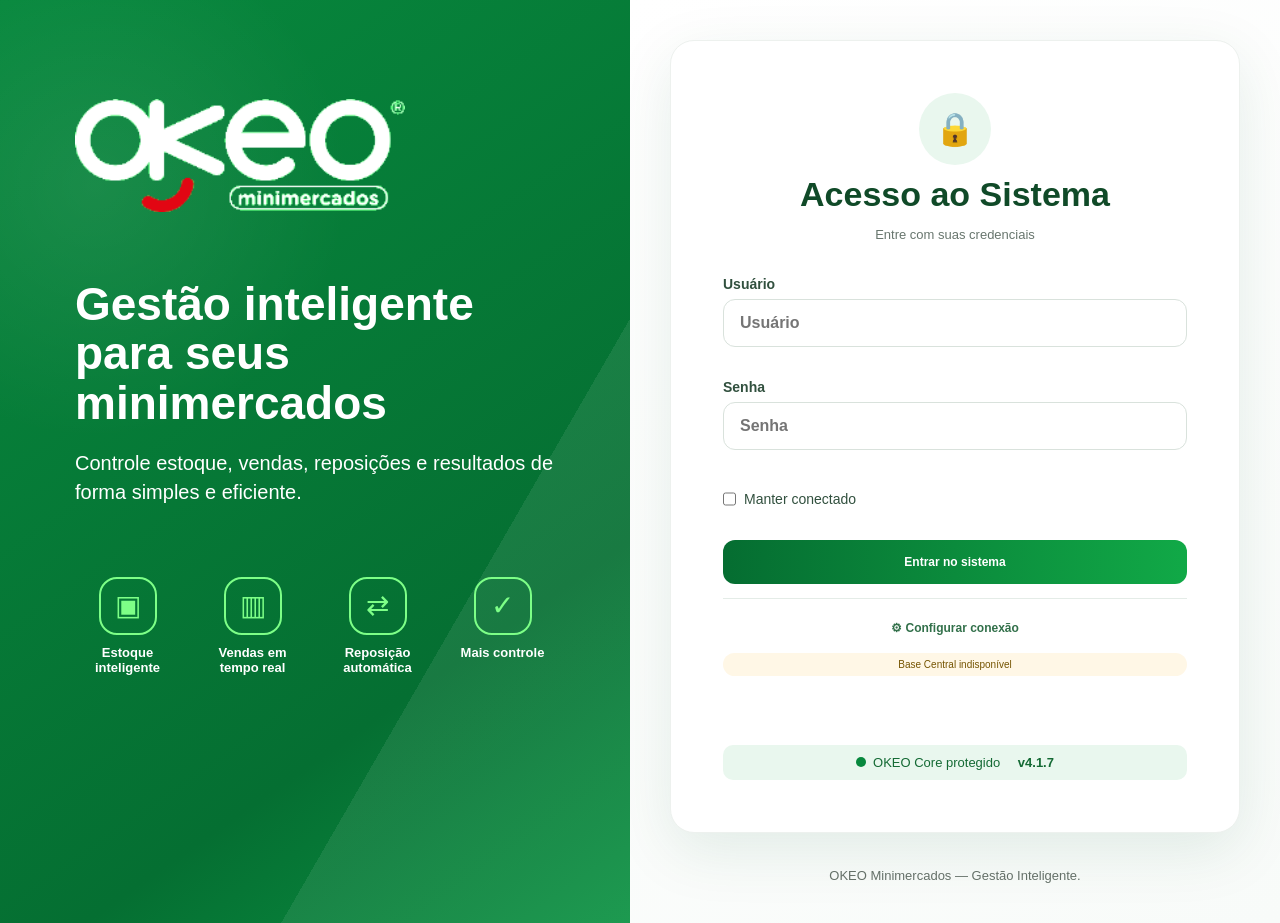
==== index.html @ 837cadef "Add files via upload" ====
<!doctype html>
<html lang="pt-BR">
<head>
<meta charset="utf-8">
<meta name="viewport" content="width=device-width,initial-scale=1">
<meta name="theme-color" content="#07933f">
<title>OKEO Estoque</title>
<link rel="manifest" href="manifest.webmanifest">
<link rel="stylesheet" href="styles.css">
</head>
<body>
<div id="loginPage" class="login-page">
  <div class="login-brand">
    <div class="brand-overlay"></div>
    <div class="brand-content">
      <img src="okeo-logo.png" class="login-logo" alt="OKEO Minimercados">
      <h1>Gestão inteligente<br>para seus minimercados</h1>
      <p>Controle estoque, vendas, reposições e resultados de forma simples e eficiente.</p>
      <div class="feature-grid">
        <div><span>▣</span><b>Estoque inteligente</b></div>
        <div><span>▥</span><b>Vendas em tempo real</b></div>
        <div><span>⇄</span><b>Reposição automática</b></div>
        <div><span>✓</span><b>Mais controle</b></div>
      </div>
    </div>
  </div>
  <div class="login-form-side">
    <div class="login-card">
      <div class="lockmark">🔒</div>
      <h2>Acesso ao Sistema</h2>
      <p>Entre com suas credenciais</p>
      <label>Usuário<input id="user" autocomplete="username" autocapitalize="none" autocorrect="off" spellcheck="false" inputmode="text" placeholder="Usuário"></label>
      <label>Senha<div class="password-wrap"><input id="pass" type="password" autocomplete="current-password" autocapitalize="none" autocorrect="off" spellcheck="false" placeholder="Senha"><button id="togglePass" type="button">◉</button></div></label>
      <label class="remember"><input id="remember" type="checkbox"> Manter conectado</label>
      <button id="enter" class="login-submit">Entrar no sistema</button>
      <div class="login-connection">
        <button id="loginConnToggle" type="button" class="login-connection-toggle">⚙ Configurar conexão</button>
        <div id="loginConnectionPanel" class="login-connection-panel hidden">
          <label>URL Base Central /exec
            <input id="loginBackend" type="url" placeholder="https://script.google.com/macros/s/.../exec" autocomplete="off">
          </label>
          <div class="login-connection-actions">
            <button id="loginConnSave" type="button">Salvar conexão</button>
            <button id="loginConnTest" type="button" class="secondary">Testar</button>
            <button id="loginConnDefault" type="button" class="secondary">Restaurar conexão oficial</button>
          </div>
        </div>
        <div id="loginConnectionStatus" class="login-connection-status">Verificando conexão…</div><div id="loginBackendIdentity" class="login-backend-identity"></div>
      </div>
      <div id="bootstrapBox" class="bootstrap-admin-box hidden">
        <div class="bootstrap-head">
          <b>Base Central sem Administrador</b>
          <small>Esta implantação ainda não possui usuários cadastrados.</small>
        </div>
        <p>Crie o primeiro Administrador desta Base Central. Ao concluir, o sistema fará o login automaticamente.</p>
        <label>Usuário Administrador
          <input id="bootstrapUser" autocomplete="username" autocapitalize="none" autocorrect="off" spellcheck="false" value="admin">
        </label>
        <label>Nova senha
          <input id="bootstrapPass" type="password" autocomplete="new-password" autocapitalize="none" autocorrect="off" spellcheck="false">
        </label>
        <label>Confirmar senha
          <input id="bootstrapPass2" type="password" autocomplete="new-password" autocapitalize="none" autocorrect="off" spellcheck="false">
        </label>
        <button id="bootstrapCreate" type="button" class="login-submit" onclick="createFirstAdmin()">Criar Administrador e entrar</button>
        <small id="bootstrapInfo" class="muted"></small>
      </div>
      <p id="loginMsg" class="login-msg"></p>
      <div class="secure-status"><span></span>OKEO Core protegido <b>v4.1.7</b></div>
    </div>
    <footer>OKEO Minimercados — Gestão Inteligente.</footer>
  </div>
</div>

<div id="shell" class="app-shell hidden">
  <aside class="sidebar">
    <div class="side-brand"><img src="okeo-logo.png" alt="OKEO"><small>MINIMERCADOS</small></div>
    <nav id="menu">
      <button data-v="home" data-icon="⌂">Dashboard</button>
      <button data-v="stockmgmt" data-icon="▦">Gestão de Estoque</button>
      <button data-v="controlstock" data-icon="✓">Contagem de Estoque</button>
      <button data-v="sales" data-icon="▥">Vendas</button>
      <button data-v="entries" data-icon="▤">Compras / NF</button>
      <button data-v="moves" data-icon="±">Ajuste de Estoque</button>
      <button data-v="cdmove" data-icon="⇄">Movimentação Estoque CD</button>
      <button data-v="expiry" data-icon="□">Validades</button>
      <button data-v="groups" data-icon="⌘">Grupos</button>
      <button data-v="products" data-icon="◇">Produtos</button>
      <button data-v="units" data-icon="▦">Condomínios e Fornecedores</button>
      <button data-v="demand" data-icon="◉">Demanda Inteligente</button>
      <button data-v="settings" data-icon="⚙">Configurações</button>
      <button id="navSystemHealth" data-v="settings" data-health-nav="1" data-icon="✓" type="button" onclick="openSystemHealth()">Saúde do Sistema</button>
    </nav>
    <div class="side-footer">
      <button id="logout" class="logout-btn">↪ Sair</button>
    </div>
  </aside>

  <div class="main-area">
    <header class="topbar">
      <div><h1 id="pageTitle">Dashboard</h1><p id="pageSubtitle">Gestão operacional OKEO</p></div>
      <div class="top-actions"><button id="topDashboard" type="button" class="top-dashboard-btn" title="Voltar ao Dashboard">⌂ Dashboard</button><span id="syncState" class="syncstate">Conectando…</span><span class="version-pill">v4.1.7</span><span id="buildStamp" class="version-pill">build 2026-08-23</span><div class="account-wrap"><button id="accountToggle" class="user-badge account-button" type="button" onclick="toggleAccountMenu(event)"><span>●</span><div><b id="currentUserName">Usuário</b><small id="currentUserRole">Carregando perfil…</small></div><em>⌄</em></button><div id="accountMenu" class="account-menu hidden"><button id="myPassword" type="button">Alterar minha senha</button><button id="accountLogout" type="button">Sair</button></div></div></div>
    </header>
    <main>
      <section id="app">
        


<section id="home" class="view dashboard-view">
<div class="dashboard-hero"><div><h2 id="helloTitle">Olá!</h2><p>Visão geral da operação OKEO</p></div><div id="dashboardUpdated" class="muted"></div></div>
<div id="dashboardMetrics" class="metriccards dashboard-metrics"></div>
<div class="dashboard-grid">
  <div class="dash-card"><h3>Acesso rápido</h3><p class="muted">Principais módulos do sistema</p><div id="quickAccess" class="quick-grid"></div></div>
  <div class="dash-card"><h3>Resumo operacional</h3><div id="todaySummary"></div></div>
</div>
<div class="dashboard-grid">
  <div class="dash-card"><h3>Últimas atividades</h3><div id="recentActivity"></div></div>
  <div class="dash-card"><h3>Avisos importantes</h3><div id="importantAlerts"></div></div>
</div>
</section>

<section id="products" class="view card hidden">
<h2>Produtos</h2>
<p class="muted">A Base Mestre é o catálogo único. O Planograma define em quais condomínios/CD cada produto existe.</p>
<div class="products-tabs">
  <button id="productsTabMaster" type="button" class="active" onclick="setProductsPanel('master')">Cadastro de Produtos Novos</button>
  <button id="productsTabPlanogram" type="button" class="secondary" onclick="setProductsPanel('planogram')">Planograma por Condomínio / CD</button>
  <button id="productsTabSupplier" type="button" class="secondary" onclick="setProductsPanel('supplier')">Produtos por fornecedor</button>
</div>
<div id="productsMasterPanel" class="products-panel">
<div class="subcard master-bulk-tools">
  <div class="section-head">
    <div><h3>Base Mestre — exportar / atualizar em lote</h3><p class="muted">Exporte, edite no Excel e reimporte. O EAN é a chave da atualização.</p></div>
    <div class="actions"><button id="exportMasterProducts" type="button" class="secondary">Exportar Base Mestre CSV</button><button id="exportMasterProductsXlsx" type="button" class="secondary">Exportar Base Mestre XLSX</button></div>
  </div>
  <div class="grid2">
    <label>Reimportar Base Mestre atualizada<input id="masterProductsImportFile" type="file" accept=".xlsx,.csv,.json"></label>
    <div class="actions align-end"><button id="analyzeMasterProductsImport" type="button">Analisar atualização</button><button id="applyMasterProductsImport" type="button" class="secondary" disabled>Aplicar atualizações</button></div>
  </div>
  <div id="masterProductsImportSummary"></div>
  <div id="masterProductsImportPreview"></div>
</div>
  <div class="subcard"><h3>Cadastro de Produtos Novos / Base Mestre</h3>
<div class="grid3">
  <label>Produto<input id="pname"></label>
  <label>Subproduto<input id="psub"></label>
  <label>EAN<input id="pean" inputmode="numeric"></label>
  <label>Fornecedor<input id="psup" list="supplierOptions"><datalist id="supplierOptions"></datalist></label>
  <label>Segmento<input id="pseg"></label>
  <label>Localização<input id="ploc"></label>
  <label>PC / preço referência<input id="ppc" type="number" step=".01"></label>
  <label>NCM<input id="pncm"></label>
  <label>CEST SC<input id="pcest"></label>
  <label>Nome VM Pay<input id="pvm" placeholder="Preencher quando identificado"></label>
  <label>Nomes alternativos / aliases<textarea id="palias" rows="3" placeholder="Separe os nomes por ponto e vírgula, vírgula ou linha"></textarea></label>
</div>
<input id="pid" type="hidden"><div id="productAssistBanner" class="hidden assist-banner"></div>
<div class="actions"><button id="psave">Salvar produto</button><button id="pcancel" class="secondary">Limpar</button></div>
<p class="muted">EAN é a chave única. O produto é salvo na Base Mestre. A distribuição por condomínio/CD é administrada exclusivamente em Planograma por Condomínio / CD.</p>
<input id="psearch" placeholder="Pesquisar produto, EAN, fornecedor ou segmento">

<div id="plist"></div>
</div>
</div>
<div id="productsPlanogramPanel" class="products-panel hidden">
  <div class="subcard">
    <div class="section-head"><div><h3>Planograma por Condomínio / CD</h3><p class="muted">Trabalhe por condomínio ou importe a base de uma unidade.</p></div><div id="planogramSummary" class="planogram-summary"></div></div>
    <div class="planogram-mode-tabs">
      <button id="planogramModeUnit" type="button" class="active" onclick="setPlanogramMode('unit')">Produtos por condomínio</button>
      <button id="planogramModeImport" type="button" class="secondary" onclick="setPlanogramMode('import')">Importar base do condomínio</button>
    </div>
    <div id="planogramByUnitPanel">
      <div class="grid2"><label>Condomínio / CD<select id="planogramUnit"></select></label><label>Pesquisar na Base Mestre<input id="planogramSearch" placeholder="Nome, EAN, alias, VM Pay, fornecedor ou segmento"></label></div>
      <div class="actions"><button id="planogramSelectVisible" class="secondary" type="button">Selecionar visíveis</button><button id="planogramClearVisible" class="secondary" type="button">Desmarcar visíveis</button><button id="planogramSave" type="button">Salvar planograma da unidade</button></div>
      <div id="planogramProductList" class="planogram-list"></div><p id="planogramMsg" class="muted"></p>
    </div>
    <div id="planogramImportPanel" class="hidden">
      <div class="grid2"><label>Condomínio / CD de destino<select id="planogramImportUnit"></select></label><label>Arquivo da base do condomínio<input id="planogramImportFile" type="file" accept=".xlsx,.csv,.json"><small>Prioridade: EAN. Sem EAN, cruza por nome/alias exato normalizado.</small></label></div>
      <div class="actions"><button id="planogramImportAnalyze" type="button">Analisar e cruzar com Base Mestre</button><button id="planogramImportApply" class="secondary" type="button" disabled>Aplicar encontrados ao planograma</button></div>
      <div id="planogramImportSummary"></div><div id="planogramImportResults"></div>
    </div>
  </div>
</div>
<div id="productsSupplierPanel" class="products-panel hidden">
  <div class="subcard">
    <div class="section-head">
      <div><h3>Produtos por fornecedor</h3><p class="muted">Selecione um fornecedor para consultar todos os produtos atualmente vinculados a ele. Cada produto possui somente um fornecedor ativo.</p></div>
      <div id="productsBySupplierSummary" class="planogram-summary"></div>
    </div>
    <div class="grid2">
      <label>Fornecedor<select id="productsBySupplierFilter" onchange="renderProductsBySupplier()"></select></label>
      <label>Pesquisar produto<input id="productsBySupplierSearch" placeholder="Produto, EAN ou segmento" oninput="renderProductsBySupplier()"></label>
    </div>
    <div id="productsBySupplierList" class="dtable compact-expand-list"></div>
  </div>
</div>
</section>

<section id="units" class="view card hidden">
<h2>Condomínios e Fornecedores</h2>
<p class="muted">Cadastro operacional único de condomínios e fornecedores. Os vínculos com produtos são compartilhados pelos demais módulos.</p>
<div class="tab-scroll-hint">← Deslize lateralmente para acessar todas as abas →</div><div class="products-tabs registry-tabs">
  <button id="registryTabUnits" type="button" class="active">Condomínios</button>
  <button id="registryTabSuppliers" type="button" class="secondary">Fornecedores</button>
</div>

<div id="registryUnitsPanel">
  <div class="grid3">
    <input id="uid" type="hidden"><label>Nome<input id="uname"></label>
    <label>Tipo<select id="utype"><option value="CONDOMINIO">Condomínio / Mercado</option><option value="CD">CD</option></select></label>
    <label>Abastecimentos por semana<select id="ufreq"><option value="1">1x/semana</option><option value="2">2x/semana</option><option value="3">3x/semana</option><option value="5">5x/semana</option><option value="7">Diário</option></select></label>
    <label>Aliases da unidade<input id="ualias" placeholder="Ex.: VILLE; VILLE DE LEON"></label>
  </div>
  <label>Dias preferenciais de abastecimento</label>
  <div class="weekdaybox">
  <label><input type="checkbox" name="uday" value="1"> Seg</label>
  <label><input type="checkbox" name="uday" value="2"> Ter</label>
  <label><input type="checkbox" name="uday" value="3"> Qua</label>
  <label><input type="checkbox" name="uday" value="4"> Qui</label>
  <label><input type="checkbox" name="uday" value="5"> Sex</label>
  <label><input type="checkbox" name="uday" value="6"> Sáb</label>
  <label><input type="checkbox" name="uday" value="0"> Dom</label>
  </div>
  <button id="usave">Salvar condomínio/unidade</button><button id="ucancel" class="secondary">Limpar</button>
  <p class="muted">Novas unidades entram automaticamente nos inventários, transferências, consolidados e demanda.</p>
  <div id="ulist"></div>
</div>

<div id="registrySuppliersPanel" class="hidden">
  <div class="subcard">
    <h3>Cadastro de fornecedores</h3>
    <div class="grid3">
      <input id="supplierEditId" type="hidden">
      <label>Nome do fornecedor<input id="supplierRegistryName" placeholder="Ex.: Fort, Pegoraro, DMuller"></label>
      <label>Status<select id="supplierRegistryStatus"><option value="ACTIVE">Ativo</option><option value="INACTIVE">Inativo</option></select></label>
      <label>&nbsp;<button id="supplierRegistrySave" class="primarywide" type="button">Salvar fornecedor</button></label>
    </div>
    <div class="supplier-draft-link">
      <button id="supplierDraftProductToggle" type="button" class="multiselect-toggle"><span id="supplierDraftProductSummary">Selecionar produtos da Base Mestre</span><span>⌄</span></button>
      <div id="supplierDraftProductDropdown" class="dropdown-panel hidden">
        <div class="grid2"><label>Pesquisar produto<input id="supplierDraftProductSearch" placeholder="Produto, EAN ou fornecedor principal"></label><div class="actions align-end"><button id="supplierDraftProductSelectVisible" type="button" class="secondary">Selecionar visíveis</button><button id="supplierDraftProductClearVisible" type="button" class="secondary">Limpar seleção</button></div></div>
        <div id="supplierDraftProductList" class="compact-expand-list"></div>
      </div>
    </div>
  </div>
  <div class="subcard">
    <div class="section-head"><div><h3>Produtos atendidos pelo fornecedor</h3><p class="muted">Selecione um fornecedor. Em “Produtos deste fornecedor” aparecem somente os produtos atualmente vinculados a ele, todos marcados. Ao desmarcar, o produto fica sem fornecedor e sai da lista. Use “Sem fornecedor” para atribuir produtos livres.</p></div><div id="supplierProductSummary" class="planogram-summary"></div></div>
    <div class="grid4 supplier-product-filters">
      <label>Fornecedor<select id="supplierRegistryFilter" onchange="Promise.resolve(loadSupplierProductSelection()).catch(console.error)"></select></label>
      <label>Visualizar<select id="supplierProductMode" onchange="Promise.resolve(renderSupplierProductList()).catch(console.error)"><option value="LINKED">Produtos deste fornecedor</option><option value="UNASSIGNED">Sem fornecedor</option></select></label>
      <label>Pesquisar produto<input id="supplierProductSearch" placeholder="Produto ou EAN" oninput="Promise.resolve(renderSupplierProductList()).catch(console.error)"></label>
      <label>&nbsp;<button id="supplierProductToggle" type="button" class="secondary">Atualizar lista</button></label>
    </div>
    <div id="supplierProductDropdown" class="supplier-product-panel">
      <div class="actions"><button id="supplierProductSelectVisible" class="secondary" type="button">Selecionar visíveis</button><button id="supplierProductClearVisible" class="secondary" type="button">Desmarcar visíveis</button><button id="supplierProductSave" type="button">Confirmar vínculos</button></div>
      <div id="supplierProductList" class="dtable compact-expand-list"></div>
    </div>
  </div>
  <div class="subcard">
    <h3>Fornecedores cadastrados</h3>
    <input id="supplierRegistrySearch" placeholder="Pesquisar fornecedor">
    <p id="supplierRegistryTotal" class="supplier-total-only"><b>Total de fornecedores ativos: 0</b></p>
    <div id="supplierRegistryAdminList"></div>
  </div>
</div>
</section>

<section id="controlstock" class="view card hidden">
<h2>Contagem de Estoque</h2>
<p class="muted">Contagem de Estoque Física por unidade, com pesquisa, lista completa, checklist e leitura por câmera.</p>
<div class="subcard control-physical-only">
  
  <div class="subcard">
    <h3>Contagem de Estoque Física</h3>
    <p class="muted">Conferência formal da unidade com data/hora, divergências e início de um novo ciclo.</p>
    
<p>Faça a contagem física quando desejar. O estoque observado só passa a ser o estoque real depois da aprovação.</p>
<div class="grid3"><label>Unidade<select id="cunit"></select></label><label>Responsável<select id="cowner"></select></label><label>Data/hora da contagem<input id="cdateTime" type="datetime-local"></label></div><div class="grid2"><label>Observação<input id="cnote"></label></div>
<div class="actions"><button id="cfinalize">Finalizar contagem física</button><span id="physicalCountPermissionHint" class="muted"></span></div>
<div class="alert-card alert-info"><b>Fluxo de aprovação:</b> a contagem finalizada é enviada para aprovação. O estoque físico só é atualizado depois da aprovação por um Administrador.</div>
<p id="cmsg" class="muted"></p><div class="grid3"><label>Adicionar produto à contagem<input id="cean" inputmode="numeric" placeholder="EAN"><small id="cproductName" class="ean-product-hint">Digite o EAN para identificar o produto.</small></label><label>Quantidade observada<input id="cqty" type="number" min="0" step="1" value="0"></label><label>&nbsp;<button id="cadd" class="primarywide">Adicionar à contagem de estoque física</button></label></div><div class="selector-toggle-row"><button id="controlSelectorBtn" type="button" class="secondary">Selecionar vários produtos para conferência</button></div>
<div id="controlProductSelector" class="hidden"></div>
<div class="actions"><button id="controlAddSelected" type="button" class="secondary hidden">Adicionar selecionados à Contagem de Estoque Física</button></div>
<div class="physical-count-list-card">
  <div class="section-head">
    <div>
      <h3>Produtos da unidade para contagem</h3>
      <p class="muted">A lista é carregada conforme a unidade selecionada. Digite a quantidade observada ou use a câmera: cada leitura soma 1 unidade ao item correspondente.</p>
    </div>
    <div class="actions">
      <button id="physicalCountLoadProducts" type="button" class="secondary">Atualizar lista da unidade</button>
      <button id="physicalCountResetObserved" type="button" class="secondary">Zerar contagem observada</button>
    </div>
  </div>
  <div class="grid2">
    <label>Pesquisar produto
      <input id="physicalCountSearch" oninput="renderPhysicalCountProductList()" placeholder="Nome, EAN, alias, VM Pay ou fornecedor">
    </label>
    <label>EAN / câmera
      <div class="ean-camera-row">
        <input id="physicalCountEAN" inputmode="numeric" placeholder="Digite ou leia o EAN">
        <button id="physicalCountCamera" type="button">📷 Ler código</button>
      </div>
      <small id="physicalCountEANHint" class="ean-product-hint">Ao ler um EAN cadastrado, a contagem observada soma 1.</small>
    </label>
  </div>
  <div id="physicalCountPlanogramNotice"></div><div id="physicalCountProductList" class="physical-count-product-list"></div>
</div>
<div id="cactive"></div><div id="capprovalQueue"></div><div id="chistory"></div>

  </div>

</div>
</section>

<section id="entries" class="view card hidden">
<h2>Compras</h2><p class="muted">Planeje a compra da semana, faça lançamentos, importe NF e gere o Relatório de Abastecimento sem perder a prioridade do CD.</p>
<div class="tab-scroll-hint">← Deslize lateralmente para acessar todas as abas →</div><div class="tabsbar purchase-main-tabs"><button id="purchaseTabWeekly" data-purchase-tab="weekly" onclick="showPurchaseTab('weekly')" class="tabbtn active">Compra semanal</button><button id="purchaseTabManual" data-purchase-tab="manual" onclick="showPurchaseTab('manual')" class="tabbtn">Lançamento manual</button><button id="purchaseTabNF" data-purchase-tab="nf" onclick="showPurchaseTab('nf')" class="tabbtn">Importar NF</button><button id="purchaseTabReplenishment" data-purchase-tab="replenishment" onclick="showPurchaseTab('replenishment')" class="tabbtn">Conferência e abastecimento</button></div>
<div id="purchaseWeeklyPanel">
  <div class="purchase-weekly-head">
    <div><h3>Planejamento de compras da semana</h3><p class="muted">Projeta o consumo até a próxima entrega do fornecedor. O CD é consumido primeiro; somente a falta remanescente vira compra externa.</p></div>
    <div class="weekly-formula"><b>Regra principal</b><span>Compra mínima = demanda do período − estoque projetado − CD disponível</span><span>Compra recomendada = demanda do período + alerta − estoque projetado − CD disponível</span></div>
  </div>
  <div class="grid4 weekly-purchase-filters">
    <label>Cobertura até próxima entrega<select id="weeklyCoverageDays"><option value="7" selected>7 dias (1 entrega/semana)</option><option value="6">6 dias</option><option value="5">5 dias</option><option value="4">4 dias</option><option value="3">3 dias</option><option value="2">2 dias</option><option value="1">1 dia</option><option value="14">14 dias</option></select></label>
    <div class="field weekly-check-filter dropdown-card"><label>Condomínios</label><button id="weeklyUnitToggle" type="button" class="multiselect-toggle"><span id="weeklyUnitSelectionSummary">Todos os condomínios</span><span>⌄</span></button><div id="weeklyUnitDropdown" class="dropdown-panel hidden"><input id="weeklyUnitSearch" oninput="renderWeeklyFilterChecks()" placeholder="Pesquisar condomínio"><div class="check-filter-actions"><button id="weeklyUnitAll" type="button" class="linkbtn">Todos</button><button id="weeklyUnitNone" type="button" class="linkbtn">Limpar</button></div><div id="weeklyUnitChecks" class="compact-checklist"></div></div></div>
    <div class="field weekly-check-filter dropdown-card"><label>Fornecedores</label><button id="weeklySupplierToggle" type="button" class="multiselect-toggle"><span id="weeklySupplierSelectionSummary">Todos os fornecedores</span><span>⌄</span></button><div id="weeklySupplierDropdown" class="dropdown-panel hidden"><input id="weeklySupplierSearch" oninput="renderWeeklyFilterChecks()" placeholder="Pesquisar fornecedor"><div class="check-filter-actions"><button id="weeklySupplierAll" type="button" class="linkbtn">Todos</button><button id="weeklySupplierNone" type="button" class="linkbtn">Limpar</button></div><div id="weeklySupplierChecks" class="compact-checklist"></div></div></div>
    <label>Pesquisar produto<input id="weeklyPurchaseSearch" oninput="renderWeeklyPurchasePlan()" placeholder="Produto ou EAN"></label>
  </div>
<div class="actions"><button id="weeklyPurchaseCalc" onclick="buildWeeklyPurchasePlan()">Gerar / atualizar compra semanal</button><button id="weeklyPurchaseByUnit" class="secondary" onclick="weeklyPurchaseView='UNIT';renderWeeklyPurchasePlan()">Visão por condomínio</button><button id="weeklyPurchaseByProduct" class="secondary" onclick="weeklyPurchaseView='PRODUCT';renderWeeklyPurchasePlan()">Consolidado por produto</button><button id="weeklyPurchaseExport" class="secondary" onclick="exportWeeklyPurchasePlan()">Exportar para Excel (CSV)</button><button id="weeklyApprovePurchase">Fechar relatório de compra</button></div>
  <div class="alert-card alert-info"><b>Importante:</b> este relatório é preventivo. Um produto pode aparecer como <b>“não precisa reposição” hoje</b> e, mesmo assim, exigir compra para atravessar a semana sem ruptura.</div>
  <div id="weeklyPurchaseSummary"></div>
  <div id="weeklyPurchaseReport"></div>
</div>
<div id="purchaseReplenishmentPanel" class="hidden">
<div class="embedded-replenishment">
<h3>Conferência, validade e abastecimento</h3>
<p class="muted">A Compra Semanal é o documento de origem. Confira a quantidade recebida, registre todas as validades/lotes e siga o fluxo: imediato → abastecer; CD → reservar → despachar → confirmar abastecimento.</p>
<div class="grid4">
<label>Condomínio<select id="purchaseFlowUnit"><option value="">Todos</option></select></label>
<label>Fornecedor<select id="purchaseFlowSupplier"><option value="">Todos</option></select></label>
<label>Fluxo<select id="purchaseFlowRoute"><option value="">Todos</option><option value="IMMEDIATE">Abastecimento imediato</option><option value="CD">Passar pelo CD</option></select></label>
<label>Status<select id="purchaseFlowStatus">
<option value="">Todos</option>
<option value="CONFERENCE">Conferência</option>
<option value="AWAITING_EXPIRY">Validade pendente</option>
<option value="READY_CD">Pronto para reservar no CD</option>
<option value="RESERVED_CD">Reservado no CD</option>
<option value="READY">Pronto / liberado para abastecer</option>
<option value="SUPPLIED">Abastecido</option>
<option value="CUT">Cortado</option>
</select></label>
</div>
<label>Pesquisar produto / EAN<input id="purchaseFlowSearch" placeholder="Produto ou EAN"></label>
<div id="purchaseFlowSummary"></div>
<div id="purchaseFlowList"></div>
</div>
</div>
<div id="purchaseManualPanel" class="hidden">
<div class="grid3"><label>Fornecedor<input id="purchaseSupplier" list="supplierOptions"></label><label>Nº NF / Pedido<input id="purchaseDoc"></label><label>Data<input id="purchaseDate" type="date"></label></div>
<div class="grid3"><label>EAN<input id="purchaseEAN"><div class="selector-toggle-row"><button id="purchaseSelectorBtn" type="button" class="secondary">Procurar produto cadastrado</button></div><div id="purchaseProductSelector" class="hidden"></div><small id="purchaseProductName" class="ean-product-hint">Digite o EAN para identificar o produto.</small></label><label>Quantidade<input id="purchaseQty" type="number" min="1" step="1" value="1"></label><label>Custo unitário<input id="purchaseCost" type="number" min="0" step=".01" value="0"></label></div>
<div id="purchaseProductInfo" class="productbox muted">Digite um EAN.</div>
<div class="grid3"><label>Validade<input id="purchaseExpiry" type="date"></label><label>Lote<input id="purchaseLot"></label><label>Observação<input id="purchaseNote"></label></div>
<div class="actions"><button id="purchaseSuggest">Calcular distribuição sugerida</button><button id="purchaseAdd" class="secondary">Adicionar item</button></div></div>
<div id="purchaseNFPanel" class="hidden"><div class="upload-card"><label>Arquivo da NF<input id="purchaseNFFile" type="file" accept="image/*,.pdf,.xml,text/xml,application/xml"></label><p class="muted"><b>XML NF-e:</b> leitura automática de fornecedor, número da NF, EAN, quantidade, custo e, quando existir, lote e validade. PDF/foto ficam anexados para conferência manual.</p><div class="actions"><button id="purchaseAttachNF">Ler / anexar NF</button></div><span id="purchaseNFStatus" class="muted"></span></div><div id="nfParsedItems"></div></div>
<hr><h3>Distribuição da compra</h3>
<div class="purchase-options"><label class="inline-check"><input id="purchaseAllToCD" type="checkbox"> <b>Receber tudo no CD e distribuir depois</b></label></div>
<p class="muted">Sem essa opção, Ruptura/Reposição têm prioridade e a sobra vai para o CD. Tudo continua editável.</p><div id="purchaseDistribution"></div>
<hr><h3>Itens da compra</h3><div id="purchaseItems"></div>
<div class="actions"><button id="purchaseSave">Confirmar compra manual</button><button id="purchaseClear" class="secondary">Limpar</button></div><p id="purchaseMsg" class="muted"></p>
<hr><h3>Histórico de compras</h3><div id="purchaseHistory"></div></section>

<section id="moves" class="view card hidden">
<h2>Movimentação de Estoque</h2>
<div class="grid3">
  <label>Tipo<select id="mtype">
    <option value="TRANSFERENCIA">Transferência</option>
    <option value="EMPRESTIMO">Empréstimo entre unidades</option>
    <option value="DEVOLUCAO">Devolução</option>
    <option value="AJUSTE_POSITIVO">Ajuste positivo</option>
    <option value="AJUSTE_NEGATIVO">Ajuste negativo</option>
    <option value="PERDA">Perda</option>
    <option value="FURTO">Furto</option>
    <option value="QUEBRA">Quebra</option>
    <option value="VENCIMENTO">Vencimento</option>
  </select></label>
  <label>EAN<input id="mean" inputmode="numeric"><div class="selector-toggle-row"><button id="moveSelectorBtn" type="button" class="secondary">Procurar produto na lista</button></div><div id="moveProductSelector" class="hidden"></div><small id="mproductName" class="ean-product-hint">Digite o EAN para identificar o produto.</small></label>
  <label>Quantidade<input id="mqty" type="number" step="1" value="1"><small class="fieldhint">Use número inteiro. Para perdas/ajustes negativos, pode informar valor negativo.</small></label>
  <label>Origem<select id="mfrom"></select></label>
  <label>Destino<select id="mto"></select></label>
  <label>Observação<input id="mnote"></label>
</div>
<div id="mprod" class="productbox">Informe o EAN</div>
<button id="msave">Registrar movimentação</button>
<p id="mmsg" class="muted"></p>
<div id="mlist"></div>

</section>



<section id="cdmove" class="view card hidden">
<h2>Movimentação de Estoque CD</h2>
<p class="muted">Selecione produtos disponíveis no CD e veja as sugestões de alocação calculadas pela Demanda Inteligente.</p>
<div class="tab-scroll-hint">← Deslize lateralmente para acessar todas as abas →</div><div class="products-tabs cd-tabs"><button id="cdTabStock" type="button" class="active" onclick="showCdTab('stock')">Estoque</button><button id="cdTabInbound" type="button" class="secondary" onclick="showCdTab('inbound')">Pré-Separado em Compras</button></div>
<div id="cdStockPanel">
<div id="cdMoveMetrics" class="metriccards"></div>
<div class="grid2 cd-move-layout">
  <div class="subcard">
    <div class="section-head"><div><h3>Base Mestre / produtos do CD</h3><p class="muted">Exibe somente produtos com saldo disponível no CD. Se todo o CD estiver zerado, exibe a Base Mestre completa para conferência.</p></div><div class="actions"><button id="cdSelectAll" type="button" class="secondary">Selecionar visíveis</button><button id="cdClearSelection" type="button" class="secondary">Limpar</button></div></div>
    <input id="cdMoveSearch" placeholder="Pesquisar produto ou EAN">
    <div id="cdMoveProductList" class="checklist-list"></div>
  </div>
  <div class="subcard">
    <h3>Estoque do CD e sugestões de alocação</h3>
    <div id="cdMoveSuggestions"><p class="muted">Selecione um produto à esquerda.</p></div>
  </div>
</div>
</div>
<div id="cdInboundPanel" class="hidden">
  <div class="subcard">
    <div class="section-head"><div><h3>Mercadorias pré-separadas em Compras</h3><p class="muted">Exibe os itens marcados como <b>Pré-Separado no CD</b> na Compra Semanal. Itens do rascunho aparecem como “Pré-selecionado”; após fechar a compra passam para Conferência.</p></div><div id="cdInboundSummary" class="planogram-summary"></div></div>
    <div class="grid4"><label>Fornecedor<select id="cdInboundSupplier" onchange="renderCdInboundPurchases()"><option value="">Todos os fornecedores</option></select></label><label>Condomínio<select id="cdInboundUnit" onchange="renderCdInboundPurchases()"><option value="">Todos os condomínios</option></select></label><label>Status<select id="cdInboundStatus" onchange="renderCdInboundPurchases()">
      <option value="">Todos</option>
      <option value="DRAFT">Pré-selecionado em Compras</option>
      <option value="CONFERENCE">Conferência</option>
      <option value="AWAITING_EXPIRY">Validade pendente</option>
      <option value="READY_CD">Pronto para reservar no CD</option>
      <option value="RESERVED_CD">Reservado no CD</option>
      <option value="READY">Despachado / liberado</option>
    </select></label><label>Pesquisar<input id="cdInboundSearch" placeholder="Produto, EAN, fornecedor ou condomínio" oninput="renderCdInboundPurchases()"></label></div>
    <div class="actions cd-filter-actions"><button type="button" class="secondary" onclick="clearCdInboundFilters()">Limpar filtros</button></div><div id="cdInboundList"></div>
  </div>
</div>
</section>
<section id="expiry" class="view card hidden">
<h2>Validades</h2>
<p class="muted">Validade nunca cria estoque: ela apenas classifica estoque físico existente ou mercadoria pendente já vinculada a uma movimentação.</p>
<div id="expiryCoverageSummary" class="metriccards"></div>
<div class="subcard">
  <h3>Cobertura de validade por condomínio</h3>
  <p class="muted">Resumo de SKUs e unidades físicas ainda sem validade registrada em cada unidade.</p>
  <div id="expiryCoverageByUnit"></div>
</div>
<div class="grid3"><label>Relatório por unidade<select id="expiryFilter"></select></label><label>Faixa<select id="expiryRange"><option value="ALL">Todas</option><option value="OVERDUE">Vencidos</option><option value="7">Até 7 dias</option><option value="15">8–15 dias</option><option value="30">16–30 dias</option></select></label><label>&nbsp;<button id="expiryReport" class="primarywide">Atualizar relatório</button></label></div>
<div class="subcard"><h3>Produtos do planograma da unidade</h3><p class="muted">Depois de selecionar o condomínio/CD, são mostrados somente os produtos cadastrados no planograma da unidade.</p><input id="expiryPlanogramSearch" placeholder="Pesquisar produto ou EAN"><div id="expiryPlanogramProducts" class="planogram-list"></div></div><hr><h3>Registrar validade</h3>
<div class="alert-card alert-info"><b>Importante:</b> este módulo <b>não incrementa estoque</b>. Ele apenas associa validade/lote a estoque físico já existente. Se o saldo estiver zerado, corrija primeiro pela Contagem de Estoque Física. Mercadoria comprada recebe validade no momento do recebimento/conferência.</div><div class="grid3">
  <label>Unidade<select id="eunit"></select></label>
  <label>EAN<input id="eean" inputmode="numeric"><small id="eproductName" class="ean-product-hint">Digite o EAN para identificar o produto.</small></label>
  <label>1ª validade<input id="edate" type="date"></label>
  <label>Qtd. 1ª validade<input id="eqty" type="number" min="1" step="1" value="1"></label>
  <label>Lote 1<input id="elot" placeholder="Opcional"></label>
</div>
<div class="grid3 optional-second-expiry">
  <label>2ª validade (opcional)<input id="edate2" type="date"></label>
  <label>Qtd. 2ª validade<input id="eqty2" type="number" min="0" step="1" value="0"></label>
  <label>Lote 2<input id="elot2" placeholder="Opcional"></label>
</div>
<div class="grid3 optional-third-expiry">
  <label>3ª validade (opcional)<input id="edate3" type="date"></label>
  <label>Qtd. 3ª validade<input id="eqty3" type="number" min="0" step="1" value="0"></label>
  <label>Lote 3<input id="elot3" placeholder="Opcional"></label>
</div>
<p class="muted">O mesmo produto pode ter até 3 validades/lotes no mesmo lançamento. Cada lote aparece separadamente na análise.</p>
<div class="grid2">
<label>Foto da validade<input id="ephoto" type="file" accept="image/*" capture="environment"></label>
<label>Foto do produto<input id="eproductphoto" type="file" accept="image/*" capture="environment"></label>
</div>
<button id="esave">Salvar validade</button>
<div class="selector-toggle-row"><button id="expirySelectorBtn" type="button" class="secondary">Selecionar produtos</button></div>
<div id="expiryProductSelector" class="hidden"></div>
<div id="elist"></div>
</section>

<section id="groups" class="view card hidden">
<h2>Grupos de Demanda</h2>
<p>Produtos substituíveis devem ser agrupados antes do cálculo da Demanda Inteligente. Produtos que não possuem substituto ficam como <b>Individual</b>.</p>
<div class="grid3">
  <label>Nome do grupo<input id="gname" placeholder="Ex.: Água 500ml"></label>
  <label>Descrição<input id="gdesc" placeholder="Produtos equivalentes para reposição"></label>
  <label>&nbsp;<button id="gsave" class="primarywide">Criar grupo</button></label>
</div>
<div id="glist"></div>
<hr>
<div class="grid3">
  <label>Pesquisar<input id="gsearch" placeholder="Produto, EAN, alias, fornecedor, segmento"></label>
  <label>Filtrar grupo<select id="gfilter"><option value="">Todos</option><option value="UNCLASSIFIED">Não classificados</option><option value="I">Individuais</option></select></label>
  <label>&nbsp;<button id="gindividual" class="secondary primarywide">Marcar selecionados como Individual</button></label>
</div>
<div class="actions"><button id="gselectall" class="secondary">Selecionar visíveis</button><button id="gclear" class="secondary">Limpar seleção</button><span id="gselected" class="muted">0 selecionados</span></div>
<div id="gproducts"></div>
<hr>
<h3>Classificação assistida</h3>
<p class="muted">O sistema sugere apenas grupos prováveis. Nada é aplicado sem sua confirmação.</p>
<button id="gsuggest">Gerar sugestões de grupos</button>
<div id="gsuggestions"></div>
</section>


<section id="stockmgmt" class="view card hidden">
<h2>Gestão de Estoque</h2><div class="tab-scroll-hint">← Deslize lateralmente para acessar todas as abas →</div><div class="products-tabs"><button id="stockMgmtTabGeneral" type="button" class="active" onclick="Promise.resolve(setStockMgmtMode('general')).catch(console.error)">Controle Geral</button><button id="stockMgmtTabUnit" type="button" class="secondary" onclick="Promise.resolve(setStockMgmtMode('unit')).catch(console.error)">Gestão de Estoque por Condomínio</button><button id="stockMgmtTabDiff" type="button" class="secondary" onclick="Promise.resolve(setStockMgmtMode('diff')).catch(console.error)">Análise de divergências</button></div><div id="stockMgmtGeneralPanel">
<p class="muted">Fotografia operacional do estoque atual, independente da próxima importação de vendas.</p>
<div id="stockMgmtMetrics" class="metriccards"></div>
<div class="stock-meta-row">
  <div id="lastSalesImportCard" class="subcard compact-status"></div>
  <div id="lastStockSnapshotCard" class="subcard compact-status"></div>
</div>
<div class="grid2 stock-analysis-grid">
  <div class="subcard"><h3>Estoque por unidade</h3><div id="stockMgmtUnits"></div>
<div class="selector-toggle-row"><button id="stockMgmtSelectorBtn" type="button" class="secondary">Abrir lista de produtos</button></div>
<div id="stockMgmtProductSelector" class="hidden"></div></div>
  <div class="subcard"><h3>Validades — próximos 7 dias</h3><div id="stockMgmtExpiry"></div></div>
</div>
<div class="subcard">
  <div class="section-head"><div><h3>Histórico recente de movimentos</h3><p class="muted">Análise das últimas movimentações para conferência operacional.</p></div>
  <div class="actions"><select id="stockMovePeriod"><option value="7">7 dias</option><option value="15">15 dias</option><option value="30" selected>30 dias</option><option value="90">90 dias</option></select><button id="exportStockMoveReport" type="button">Exportar relatório CSV</button></div></div>
  <div class="subcard">
  <div class="section-head">
    <div><h3>Histórico de posições de estoque</h3><p class="muted">Guarda a posição anterior antes das principais atualizações do estoque.</p></div>
    <div class="actions"><button id="captureStockSnapshotNow" type="button" class="secondary">Salvar posição atual</button><button id="exportStockHistory" type="button" class="secondary">Exportar histórico CSV</button></div>
  </div>
  <div id="stockHistoryTable"></div>
</div>
<div id="stockMgmtMoveSummary"></div><div id="stockMgmtMoves"></div>
</div>
</div>
<div id="stockMgmtDiffPanel" class="hidden"><div class="subcard">
  <div class="section-head"><div><h3>Análise de divergências de contagem</h3><p class="muted">Compara a última contagem manual/física aprovada com o estoque esperado por produto e condomínio.</p></div><div class="actions"><button id="exportStockDiffReport" type="button" class="secondary">Exportar diferenças CSV</button></div></div>
  <div class="grid3"><label>Condomínio<select id="stockDiffUnit"><option value="ALL">Todos os condomínios</option></select></label><label>Pesquisar produto<input id="stockDiffSearch" placeholder="Produto ou EAN"></label><label>Exibir<select id="stockDiffOnly"><option value="DIFF">Somente com diferença</option><option value="ALL">Todos contados</option></select></label></div>
  <div id="stockDiffSummary"></div><div id="stockDiffReport"></div>
</div></div>
<div id="stockMgmtUnitPanel" class="hidden"><div class="subcard">
<div class="stock-unit-filters">
  <label>Condomínio / CD<select id="stockMgmtUnitSelect"></select></label>
  <label>Pesquisar produto<input id="stockMgmtUnitSearch" placeholder="Produto ou EAN"></label>
  <label>Estoque<select id="stockMgmtUnitStockFilter"><option value="ALL">Todos</option><option value="WITH">Com estoque</option><option value="ZERO">Estoque zerado</option></select></label>
  <label>Validade<select id="stockMgmtUnitExpiryFilter"><option value="ALL">Todos</option><option value="YES">Com validade cadastrada</option><option value="NO">Sem validade cadastrada</option></select></label>
  <label>Abastecimento<select id="stockMgmtUnitStatusFilter"><option value="ALL">Todos</option><option value="RUPTURA">Ruptura</option><option value="REPOSIÇÃO">Precisa reposição</option><option value="OK">Não precisa reposição</option><option value="SEM DEMANDA">Sem demanda calculada</option></select></label>
</div>
<div class="actions stock-unit-import-actions"><button id="stockMgmtDeparaToggle" type="button" class="secondary">Importar DE/PARA Produto × Condomínio</button><button id="stockMgmtDeparaTemplate" type="button" class="secondary">Baixar modelo CSV</button></div>
<div id="stockMgmtDeparaPanel" class="subcard hidden">
  <div class="section-head"><div><h3>Importar DE/PARA Produto × Condomínio</h3><p class="muted">Aceita XLSX, CSV ou JSON. Colunas recomendadas: Condomínio, Produto e EAN. O EAN é a chave preferencial; nomes e aliases são usados como segunda opção.</p></div></div>
  <div class="grid3">
    <label>Arquivo DE/PARA<input id="stockMgmtDeparaFile" type="file" accept=".xlsx,.csv,.json"></label>
    <label>Modo de importação<select id="stockMgmtDeparaMode"><option value="MERGE">Adicionar / atualizar vínculos</option><option value="REPLACE">Substituir lista das unidades presentes no arquivo</option></select></label>
    <label>Unidade padrão (se arquivo não tiver condomínio)<select id="stockMgmtDeparaDefaultUnit"></select></label>
  </div>
  <div class="actions"><button id="stockMgmtDeparaAnalyze" type="button">Analisar DE/PARA</button><button id="stockMgmtDeparaApply" type="button" class="secondary" disabled>Aplicar vínculos encontrados</button></div>
  <div id="stockMgmtDeparaSummary"></div><div id="stockMgmtDeparaPreview"></div>
</div>
<div id="stockMgmtUnitSummary" class="metriccards compact-metrics"></div>
<div id="stockMgmtUnitNotice"></div>
<div id="stockMgmtUnitTable"></div></div></div></section>
<section id="sales" class="view card hidden">
<h2>Vendas / VM Pay</h2>
<p><b>VM Pay:</b> estrutura preparada. Até a API ser disponibilizada, use CSV.</p>
<input id="salesfile" type="file" accept=".csv,.xlsx">
<button id="salesimport">Processar CSV</button>
<p id="salesmsg"></p><div id="saleshist"></div>
</section>


<section id="demand" class="view card hidden">
<h2>Demanda Inteligente</h2>
<p class="muted">Esta aba recebe e consulta a base de demanda já processada. O cálculo pesado é feito fora da navegação operacional.</p>

<div id="dgate"></div>

<div class="subcard demand-import-card">
  <div class="demand-section-title">
    <div>
      <h3>1. Entrada da Base de Demanda Processada</h3>
      <p class="muted">Importe o arquivo consolidado já calculado. O sistema valida a estrutura antes de substituir a base operacional.</p>
    </div>
    <span class="demand-input-badge">Entrada de dados</span>
  </div>

  <div class="grid2">
    <label>Arquivo processado
      <input id="demandProcessedFile" type="file" accept=".json,.csv,.xlsx">
    </label>
    <div class="actions align-end">
      <button id="downloadDemandTemplate" type="button" class="secondary">Baixar modelo</button>
      <button id="importDemandProcessed" type="button">Importar base processada</button>
    </div>
  </div>

  <div class="demand-required-fields">
    <b>Campos esperados por linha:</b>
    <span>Unidade</span><span>EAN / Produto</span><span>Média semanal</span><span>Pico semanal</span><span>Alerta</span><span>Estoque ideal</span>
  </div>
  <p id="demandProcessedMsg" class="muted"></p>
</div>

<div class="subcard">
  <div class="demand-section-title">
    <div>
      <h3>2. Controle da Base Ativa</h3>
      <p class="muted">Metadados da última base carregada e usada por Reposição, Compras e análises de estoque.</p>
    </div>
    <div class="actions">
      <button id="demandRefreshStatus" type="button" class="secondary">Atualizar status</button>
    </div>
  </div>
  <div id="demandUpdatePanel" class="demand-update-panel"></div>
</div>

<div class="subcard">
  <div class="demand-section-title">
    <div>
      <h3>3. Consulta da Demanda Calculada</h3>
      <p class="muted">A consulta abaixo não recalcula a base. Ela apenas lê os resultados já processados.</p>
    </div>
  </div>
  <div class="grid3">
    <label>Visão<select id="dunit"></select></label>
    <label>Pesquisar<input id="demandResultSearch" placeholder="Produto, EAN ou grupo"></label>
    <label>Status<select id="demandResultStatus">
      <option value="">Todos</option>
      <option value="RUPTURA">Ruptura</option>
      <option value="REPOSIÇÃO">Reposição</option>
      <option value="OK">OK</option>
      <option value="SEM DEMANDA">Sem demanda</option>
    </select></label>
  </div>
  <div class="selector-toggle-row"><button id="demandSelectorBtn" type="button" class="secondary">Filtrar produtos da análise</button></div>
  <div id="demandProductSelector" class="hidden"></div>
  <div id="dlist"></div>
</div>

<div class="subcard demand-processing-note">
  <div class="demand-section-title">
    <div>
      <h3>4. Processamento Externo</h3>
      <p>O cálculo de demanda será feito fora desta tela e depois importado aqui como base pronta.</p>
      <p class="muted">Quando terminar os agrupamentos no sistema, exporte a configuração e anexe o arquivo para recalcularmos a demanda respeitando exatamente os grupos cadastrados.</p>
    </div>
    <div class="actions">
      <button id="exportDemandConfig" type="button" class="secondary">Exportar configuração da demanda</button>
    </div>
  </div>
  <div id="demandExportInfo" class="demand-export-info muted">O arquivo inclui Produto, EAN, Grupo, tipo de demanda, fornecedor e os condomínios onde o produto está cadastrado.</div>
</div>
</section>




<section id="settings" class="view card hidden">
<h2>Configurações</h2>
<div id="userAdminPanel" class="admin-only">
<h3>Usuários e Perfis</h3>
<p class="muted">Crie usuários, cadastre perfis reutilizáveis e defina as permissões de cada perfil.</p>
<div class="tab-scroll-hint">← Deslize lateralmente para acessar todas as abas →</div><div class="tabsbar">
  <button id="tabUsers" class="tabbtn active" type="button">Usuários</button>
  <button id="tabProfiles" class="tabbtn" type="button">Perfis de Acesso</button>
</div>
<div id="usersPanel"><div class="grid3"><label>Usuário<input id="newUsername" placeholder="Ex.: braulio"></label><label>Nome<input id="newUserDisplayName" placeholder="Ex.: Braulio"></label><label>Perfil<select id="newUserRole"></select></label></div><div class="grid2"><label>Senha / nova senha<input id="newUserPassword" type="password" placeholder="Mínimo 8 caracteres"></label><label>Observação<input id="newUserNote" placeholder="Opcional"></label></div>
<div class="permission-box"><b>Permissões do funcionário</b>
<div class="perm-grid">
<label><input type="checkbox" class="permcheck" value="stockmgmt"> Gestão de Estoque</label>
<label><input type="checkbox" class="permcheck" value="controlstock" checked> Contagem de Estoque</label>
<label><input type="checkbox" class="permcheck" value="entries" checked> Compras / NF</label>
<label><input type="checkbox" class="permcheck" value="moves" checked> Ajuste de Estoque</label>
<label><input type="checkbox" class="permcheck" value="cdmove" checked> Movimentação Estoque CD</label>
<label><input type="checkbox" class="permcheck" value="expiry" checked> Validades</label>
<label><input type="checkbox" class="permcheck" value="sales"> Vendas</label>
<label><input type="checkbox" class="permcheck" value="replenishment"> Relatório de Reposição</label>
</div></div>
<div class="actions"><button id="createUser">Criar / atualizar usuário</button><button id="changeMyPassword" class="secondary">Alterar minha senha</button></div>
<div id="usersList"></div>
</div>
<div id="profilesPanel" class="hidden">
  <div class="grid2">
    <label>Nome do perfil<input id="profileName" placeholder="Ex.: Estoquista"></label>
    <label>Descrição<input id="profileDescription" placeholder="Ex.: Inventário e movimentações"></label>
  </div>
  <div class="permission-box">
    <b>Permissões do perfil</b>
    <div class="perm-grid" id="profilePermissions">
      <label><input type="checkbox" class="profileperm" value="home"> Dashboard</label>
      <label><input type="checkbox" class="profileperm" value="sales"> Vendas</label>
      <label><input type="checkbox" class="profileperm" value="stockmgmt"> Gestão de Estoque</label>
      <label><input type="checkbox" class="profileperm" value="controlstock"> Contagem de Estoque</label>
      <label><input type="checkbox" class="profileperm" value="entries"> Entrada / NF</label>
      <label><input type="checkbox" class="profileperm" value="moves"> Ajuste de Estoque</label>
      <label><input type="checkbox" class="profileperm" value="cdmove"> Movimentação Estoque CD</label>
      <label><input type="checkbox" class="profileperm" value="replenishment"> Relatório de Reposição</label>
      <label><input type="checkbox" class="profileperm" value="expiry"> Validades</label>
      <label><input type="checkbox" class="profileperm" value="groups"> Grupos</label>
      <label><input type="checkbox" class="profileperm" value="products"> Produtos</label>
      <label><input type="checkbox" class="profileperm" value="units"> Condomínios e Fornecedores</label>
      <label><input type="checkbox" class="profileperm" value="demand"> Demanda Inteligente</label>
      <label><input type="checkbox" class="profileperm" value="settings"> Configurações</label>
    </div>
  </div>
  <div class="actions">
    <button id="saveProfile" type="button">Salvar perfil</button>
    <button id="clearProfile" type="button" class="secondary">Limpar</button>
  </div>
  <div id="profilesList"></div>
</div>
<hr></div>
<label>URL Base Central /exec<input id="backend"></label>
<div class="actions">
<button id="backsave" type="button" onclick="saveBackend()">Salvar URL</button>
<button id="testBackend" type="button" onclick="testBackend()">Testar Base Central</button>
<button id="syncNow" type="button" onclick="syncNowSafe()">Sincronizar agora</button>
</div>
<p id="syncMsg" class="muted"></p>
<hr>
<h3>Sincronização entre dispositivos</h3>
<div class="device-sync-card admin-only">
  <p><b>Use o computador que contém a base completa como origem inicial.</b></p>
  <p class="muted">A Base Central precisa receber os registros locais uma única vez. Na migração inicial, use o computador que contém a base correta como fonte oficial. Depois disso, todos os dispositivos usam a mesma base.</p>
  <div class="actions">
    <button id="deviceSyncDiagnose" type="button" class="secondary" onclick="diagnoseDeviceSync()">Diagnosticar Local × Central</button>
    <button id="deviceSyncPublish" type="button" onclick="publishLocalBaseToCentral()">Espelhar esta base local na Base Central</button>
    <button id="deviceSyncDownload" type="button" class="secondary" onclick="downloadCentralBaseToDevice()">Baixar Base Central neste dispositivo</button>
  </div>
  <div id="deviceSyncStatus" class="device-sync-status muted">Diagnóstico ainda não executado.</div>
  <div id="deviceSyncTable"></div>
</div>
<hr>
<h3>Base Central de Produtos</h3>
<p>Produtos e unidades são carregados da Base Central autenticada. Alterações locais são sincronizadas automaticamente.</p>
<div class="actions"><button id="loadMaster" type="button" onclick="loadMaster()">Atualizar produtos da Base Central</button></div>
<p id="masterMsg" class="muted"></p>

<hr>
<p><b>VM Pay:</b> backend preparado; credenciais permanecem fora do GitHub.</p>
<div class="actions">
<button id="backup" type="button" onclick="backup()">Exportar backup 4.1</button>
<button id="restoreBackupOpen" type="button" class="secondary" onclick="openRestoreBackupPicker()">Restaurar backup</button>
<input id="restoreBackupFile" type="file" accept=".json,application/json" class="hidden" onchange="restoreBackupFile(this.files?.[0]);this.value=''">
</div>
<p id="backupRestoreMsg" class="muted"></p>
<hr>
<h3>Core Operacional</h3>
<div class="core-lock"><b>OKEO Core — Estoque & Compras</b><span>Isolado de Analytics e Financeiro</span><small>Analytics/Financeiro recebem cópias somente-leitura e não participam do ciclo de estoque.</small></div>
<div class="actions"><button id="exportAnalytics" type="button" class="secondary">Exportar para Analytics</button><button id="exportFinance" type="button" class="secondary">Exportar para Financeiro</button></div>
<p id="exchangeMsg" class="muted"></p>
<hr>
<h3>Integridade e Escalabilidade</h3>
<p class="muted">Valida cadastros duplicados, referências órfãs, saldos inconsistentes e estrutura da Base Central.</p>
<div class="actions"><button id="runIntegrity" type="button" onclick="runIntegrityCheck()">Executar verificação de integridade</button><button id="runSelfTest" type="button" class="secondary" onclick="runSystemSelfTest()">Executar autoteste do sistema</button></div>
<div id="integrityResult"></div><div id="selfTestResult"></div>
<hr>
<h3>Fornecedores Cadastrados</h3>
<p class="muted">Fornecedores são criados automaticamente a partir do cadastro de produtos e das compras.</p>
<div id="supplierRegistry"></div>
<hr>
<h3>Diagnóstico e Recuperação de Acesso</h3>
<div class="auth-diagnostic-card admin-only">
  <p><b>Use esta área se um dispositivo entra no sistema e outro rejeita a mesma senha.</b></p>
  <p class="muted">O diagnóstico não exibe senha nem hash. Ele verifica apenas sessão, usuário, status da credencial e versão do backend.</p>
  <div class="actions">
    <button id="runAuthDiagnostic" type="button" class="secondary">Executar diagnóstico</button>
  </div>
  <div id="authDiagnosticResult" class="auth-diagnostic-result muted">Diagnóstico ainda não executado.</div>

  <div class="auth-reset-box">
    <h4>Recriar minha credencial</h4>
    <p class="muted">Define uma nova senha para o usuário atualmente conectado e invalida todas as sessões antigas. Depois disso, computador e celular deverão entrar novamente com a nova senha.</p>
    <div class="grid2">
      <label>Nova senha<input id="authResetPassword1" type="password" autocomplete="new-password" autocapitalize="none" autocorrect="off" spellcheck="false"></label>
      <label>Confirmar nova senha<input id="authResetPassword2" type="password" autocomplete="new-password" autocapitalize="none" autocorrect="off" spellcheck="false"></label>
    </div>
    <label class="auth-reset-confirm"><input id="authResetConfirm" type="checkbox"> Entendo que todos os dispositivos serão desconectados.</label>
    <div class="actions">
      <button id="resetMyCredential" type="button" class="danger-button">Recriar credencial e desconectar tudo</button>
    </div>
    <p id="authResetMsg" class="muted"></p>
  </div>
</div>
<hr>
<h3>Reset Geral para Início Operacional</h3>
<div class="reset-general-card admin-only">
  <p><b>Use esta opção quando terminar os testes e for iniciar a operação real.</b></p>
  <p class="muted">O reset não apaga Base Mestre, condomínios/CD, fornecedores, vínculos Produto × Condomínio, usuários/perfis, grupos ou configurações.</p>
  <div class="reset-preserve-grid">
    <span>✓ Base Mestre</span><span>✓ Condomínios / CD</span><span>✓ Fornecedores</span>
    <span>✓ Planogramas</span><span>✓ Usuários / Perfis</span><span>✓ Configurações</span>
  </div>
  <label class="reset-history-option"><input id="resetIncludeDemandBase" type="checkbox"> Apagar também o histórico-base de demanda/vendas usado pela inteligência de reposição</label>
  <div class="actions">
    <button id="resetBackupFirst" type="button" class="secondary">Exportar backup antes</button>
    <button id="resetGeneralOpen" type="button" class="danger-button">Reset Geral Operacional</button>
  </div>
  <p id="resetGeneralMsg" class="muted"></p>
</div>
<hr>
<div id="systemHealthAnchor" class="system-health-card admin-only" tabindex="-1">
<h3>✓ Saúde do Sistema</h3>
<p class="muted">Verifica interface, funções críticas, comunicação com a Base Central e erros recentes do navegador.</p>
<div class="actions">
  <button id="runDeepHealthCheck" type="button" onclick="runDeepHealthCheck()">Executar revisão rápida</button>
  <button id="clearRuntimeErrors" type="button" class="secondary" onclick="clearRuntimeErrors()">Limpar erros registrados</button>
</div>
<div id="deepHealthResult" class="deep-health-result muted">Ainda não executado.</div>
<div id="productionPreparePanel" class="production-prepare-panel admin-only">
  <h4>Preparação Final para Produção</h4>
  <p class="muted">Executa snapshot completo por base, valida contagem e checksum, ativa o modo Produção e elimina a necessidade da migração lenta por blocos.</p>
  <div class="actions">
    <button id="prepareProductionBase" type="button" onclick="prepareProductionBase()">Preparar Base Central para Produção</button>
    <button id="downloadProductionSnapshot" type="button" class="secondary" onclick="downloadCentralBaseToDevice()">Atualizar este dispositivo pela Central</button>
  </div>
  <p id="productionPrepareStatus" class="muted">Não executado.</p>
  <div id="productionPrepareDetails"></div>
</div>
<!-- Migração antiga por blocos removida da interface na 4.1 Final. -->
<hr>
<h3>Auditoria Operacional</h3>
<p class="muted">Histórico das alterações críticas efetuadas no sistema.</p>
<div class="actions"><button id="refreshAudit" type="button">Atualizar auditoria</button></div>
<div id="auditList"></div>
</section>

      </section>
    </main>
  </div>
</div>
<script>
(function(){
  const BUILD="4.1.7", KEY="okeo_ui_build_v2";
  try{
    const old=localStorage.getItem(KEY);
    if(old!==BUILD){
      localStorage.setItem(KEY,BUILD);
      Promise.resolve().then(async()=>{
        try{if("caches" in window){for(const k of await caches.keys())if(k.startsWith("okeo-"))await caches.delete(k)}}catch(e){}
        try{if("serviceWorker" in navigator){for(const r of await navigator.serviceWorker.getRegistrations())await r.unregister()}}catch(e){}
      });
    }
  }catch(e){}
})();
</script>
<script src="db.js?v=4.1.7"></script>
<script src="app-v4.1.7.js?v=4.1.7"></script>
</body></html>
---- styles.css ----
:root{--g:#0a963f;--g2:#087934;--g3:#eaf8ef;--text:#17231d;--muted:#6a756f;--line:#dfe7e2;--bg:#f5f8f6;--white:#fff;--shadow:0 10px 30px rgba(20,70,40,.08)}
*{box-sizing:border-box}body{margin:0;font-family:Inter,Arial,sans-serif;color:var(--text);background:var(--bg)}button,input,select,textarea{font:inherit}.hidden{display:none!important}
.login-page{min-height:100vh;display:grid;grid-template-columns:1.05fr 1fr;background:white}.login-brand{position:relative;overflow:hidden;background:linear-gradient(145deg,#046e30,#0a963f 65%,#33c357);min-height:100vh;color:white}.brand-overlay{position:absolute;inset:0;background:radial-gradient(circle at 15% 20%,rgba(255,255,255,.08),transparent 28%),linear-gradient(120deg,transparent 70%,rgba(255,255,255,.08) 70%)}.brand-content{position:relative;z-index:2;max-width:620px;margin:0 auto;padding:11vh 70px}.login-logo{width:240px;max-width:80%;filter:brightness(0) invert(1);object-fit:contain}.brand-content h1{font-size:46px;line-height:1.08;margin:65px 0 18px}.brand-content>p{font-size:20px;line-height:1.45;max-width:560px}.feature-grid{display:grid;grid-template-columns:repeat(4,1fr);gap:20px;margin-top:70px}.feature-grid div{text-align:center}.feature-grid span{display:grid;place-items:center;margin:auto;width:58px;height:58px;border:2px solid #7dff87;border-radius:18px;font-size:28px;color:#7dff87}.feature-grid b{display:block;font-size:13px;margin-top:10px}.login-form-side{display:flex;flex-direction:column;align-items:center;justify-content:center;padding:40px;background:linear-gradient(150deg,#fff,#f8fbf9)}.login-card{width:min(570px,94vw);background:white;border:1px solid #edf1ee;border-radius:24px;box-shadow:0 18px 60px rgba(12,90,45,.10);padding:52px}.lockmark{width:72px;height:72px;border-radius:50%;display:grid;place-items:center;margin:0 auto 10px;background:var(--g3);font-size:32px}.login-card h2{text-align:center;font-size:34px;margin:10px 0 4px;color:#104a28}.login-card>p{text-align:center;color:var(--muted);margin-bottom:34px}.login-card label{display:block;font-size:14px;font-weight:700;margin-top:18px}.login-card input{width:100%;padding:14px 16px;border:1px solid #d9e2dc;border-radius:12px;margin-top:7px;outline:none}.login-card input:focus{border-color:var(--g);box-shadow:0 0 0 3px rgba(10,150,63,.10)}.password-wrap{position:relative}.password-wrap button{position:absolute;right:10px;top:12px;border:0;background:transparent;cursor:pointer}.remember{display:flex!important;align-items:center;gap:8px;font-weight:500!important}.remember input{width:auto;margin:0}.login-submit{width:100%;margin-top:24px;border:0;border-radius:12px;background:linear-gradient(90deg,var(--g2),#11a947);color:white;padding:15px;font-weight:800;cursor:pointer}.login-msg{min-height:20px;color:#b42318!important}.secure-status{margin-top:22px;background:var(--g3);padding:10px 14px;border-radius:10px;text-align:center;color:#146a34;font-size:13px}.secure-status span{display:inline-block;width:10px;height:10px;background:var(--g);border-radius:50%;margin-right:7px}.secure-status b{margin-left:14px}.login-form-side footer{margin-top:35px;color:#647068;font-size:13px}
.app-shell{min-height:100vh;display:grid;grid-template-columns:240px 1fr}.sidebar{position:fixed;left:0;top:0;bottom:0;width:240px;background:linear-gradient(180deg,#07863b,#067330);color:white;padding:22px 14px;display:flex;flex-direction:column;z-index:20}.side-brand{text-align:center;padding:8px 6px 25px;border-bottom:1px solid rgba(255,255,255,.14)}.side-brand img{width:150px;filter:brightness(0) invert(1)}.side-brand small{display:block;font-size:10px;letter-spacing:2px;margin-top:5px}.sidebar nav{display:flex;flex-direction:column;gap:5px;padding-top:20px;overflow:auto}.sidebar nav button{border:0;background:transparent;color:white;text-align:left;border-radius:10px;padding:11px 12px;font-weight:650;cursor:pointer}.sidebar nav button:before{content:attr(data-icon);display:inline-grid;place-items:center;width:28px;margin-right:8px;font-size:18px}.sidebar nav button:hover,.sidebar nav button.active{background:white;color:var(--g2)}.side-footer{margin-top:auto;border-top:1px solid rgba(255,255,255,.15);padding-top:12px}.logout-btn{width:100%;border:0;background:transparent;color:white;text-align:left;padding:10px;cursor:pointer;font-weight:700}.main-area{grid-column:2;min-width:0}.topbar{height:92px;background:white;border-bottom:1px solid var(--line);display:flex;align-items:center;justify-content:space-between;padding:16px 30px;position:sticky;top:0;z-index:10}.topbar h1{margin:0;color:#0d6c31;font-size:26px}.topbar p{margin:4px 0 0;color:var(--muted);font-size:13px}.top-actions{display:flex;align-items:center;gap:18px}.user-badge{display:flex;align-items:center;gap:10px}.user-badge>span{width:42px;height:42px;border-radius:50%;background:var(--g);color:white;display:grid;place-items:center}.user-badge small{display:block;color:var(--muted)}main{padding:26px 30px;max-width:1600px;margin:auto}.card,.view{background:white;border:1px solid var(--line);border-radius:16px;padding:22px;box-shadow:0 4px 18px rgba(40,70,55,.04);margin-bottom:18px}.view>h2{margin-top:0;color:#116e35}.syncstate{background:#e7f7ed;color:#0b7c35;padding:6px 10px;border-radius:999px;font-size:12px}.syncstate.warn{background:#fff6dd;color:#8a6500}.syncstate.ok{background:#e7f7ed;color:#0b7c35}
.grid2,.grid3,.filtergrid{display:grid;gap:14px}.grid2{grid-template-columns:repeat(2,minmax(0,1fr))}.grid3{grid-template-columns:repeat(3,minmax(0,1fr))}.filtergrid{grid-template-columns:1.25fr .8fr .8fr}.field label,label{display:block;font-size:12px;font-weight:750;color:#31503e}.field input,.field select,input,select,textarea{width:100%;padding:11px 12px;border:1px solid #d8e2db;border-radius:10px;background:white;margin:5px 0 10px}button{border:0;border-radius:10px;padding:10px 13px;background:var(--g);color:white;font-weight:700;cursor:pointer}.secondary{background:#6f7b74}.actions{display:flex;gap:10px;flex-wrap:wrap}.muted,.fieldhint{color:var(--muted);font-size:12px}.row{display:flex;align-items:center;justify-content:space-between;gap:12px;border-bottom:1px solid #edf1ee;padding:10px 4px}.row small{color:var(--muted)}.mini{display:flex;gap:6px;align-items:center}.mini button{padding:7px 9px;font-size:12px}.metriccards{display:grid;grid-template-columns:repeat(4,minmax(0,1fr));gap:12px;margin:14px 0}.metric{border:1px solid var(--line);border-radius:12px;padding:14px;background:#fbfdfb}.metric b{display:block;font-size:22px;color:#0b7434;margin-top:6px}.productbox{border:1px solid var(--line);border-radius:12px;background:#fbfdfb;padding:14px;margin:10px 0}.qtybox{display:grid;grid-template-columns:60px 1fr 60px;gap:8px}.qtybox input{text-align:center;font-size:20px;margin:0}.primarywide{width:100%}.scanline{display:grid;grid-template-columns:1fr auto;gap:8px}.invtop{display:grid;grid-template-columns:1fr auto;gap:10px}.dtable,.repedit{overflow:auto}.dtable table,.repedit table{width:100%;border-collapse:collapse;font-size:12px}.dtable th,.dtable td,.repedit th,.repedit td{border:1px solid #e0e7e2;padding:8px;text-align:center;white-space:nowrap}.dtable th,.repedit th{background:#eff8f2;color:#125e31}.workflow{display:flex;align-items:center;justify-content:space-between;gap:8px;border:1px solid #e3ebe5;border-radius:14px;padding:16px;margin:6px 0 22px;overflow:auto}.workflow div{display:flex;align-items:center;gap:8px;min-width:130px}.workflow b{display:grid;place-items:center;width:30px;height:30px;border-radius:50%;background:var(--g3);color:var(--g)}.workflow span{font-size:12px;font-weight:800}.workflow small{display:block;font-weight:500;color:var(--muted);margin-top:2px}.workflow i{font-style:normal;color:#8a9990;font-size:22px}.multiselect-toggle{width:100%;display:flex;justify-content:space-between;background:white;color:#1d3024;border:1px solid #d8e2db}.multiselect-panel{position:absolute;z-index:30;width:min(370px,90vw);background:white;border:1px solid #d8e2db;border-radius:12px;box-shadow:var(--shadow);padding:10px}.field{position:relative}.multi-actions{display:flex;justify-content:space-between}.linkbtn{background:transparent;color:var(--g);padding:5px}.unitcheck{display:flex;align-items:center;gap:8px;padding:7px 6px;border-radius:8px}.unitcheck:hover{background:#f2f8f4}.unitcheck input{width:auto;margin:0}.tag{display:inline-block;padding:4px 8px;border-radius:999px;font-size:11px}.tag.ok{background:#e3f7e8;color:#126c34}.tag.warn{background:#fff2cc;color:#7a5b00}.tag.bad{background:#ffe0e0;color:#a31818}.tag.info{background:#eaf3ff;color:#225f9c}.weekdaybox{display:flex;gap:8px;flex-wrap:wrap}.weekdaybox label{background:#f5f8f6;border-radius:8px;padding:7px}.weekdaybox input{width:auto;margin:0}.controlrow{display:grid;grid-template-columns:2fr 1fr 1fr 1fr 1fr;gap:8px;padding:7px 0;border-bottom:1px solid #edf1ee}.expired{background:#fff0f0}.expiry7{background:#fff9e7}
@media(max-width:1000px){.app-shell{grid-template-columns:1fr}.sidebar{position:static;width:100%;height:auto}.main-area{grid-column:1}.sidebar nav{display:grid;grid-template-columns:repeat(2,1fr)}.topbar{position:static}.filtergrid,.grid3{grid-template-columns:1fr}.login-page{grid-template-columns:1fr}.login-brand{min-height:auto}.brand-content{padding:50px 35px}.brand-content h1{font-size:34px;margin-top:35px}.feature-grid{margin-top:35px}.login-form-side{padding:30px 16px}.metriccards{grid-template-columns:repeat(2,1fr)}}@media(max-width:620px){.sidebar nav{grid-template-columns:1fr}.topbar{height:auto;align-items:flex-start;gap:10px}.top-actions{flex-direction:column;align-items:flex-end}.feature-grid{grid-template-columns:repeat(2,1fr)}.login-card{padding:30px 22px}.metriccards{grid-template-columns:1fr}.grid2{grid-template-columns:1fr}.controlrow{grid-template-columns:1fr 1fr}}

main{padding:34px 38px}.card,.view{padding:28px;margin-bottom:24px;border-radius:18px}.view>h2{margin-bottom:18px}.view h3{margin-top:24px;margin-bottom:14px}.grid2,.grid3,.filtergrid{gap:20px}.row{padding:14px 6px}.actions{gap:12px;margin-top:14px}.productbox{padding:18px;margin:14px 0}.workflow{padding:20px;margin-bottom:28px;gap:14px}.workflow div{min-width:145px}.workflow b{width:34px;height:34px}.sidebar nav button{padding:13px 14px;margin:2px 0}.topbar{padding:18px 36px;height:100px}input,select,textarea{padding:13px 14px;margin:7px 0 14px}.field input,.field select{padding:13px 14px}.dtable th,.dtable td,.repedit th,.repedit td{padding:10px 12px}.permission-box{margin:18px 0;padding:16px;border:1px solid var(--line);border-radius:14px;background:#fbfdfb}.perm-grid{display:grid;grid-template-columns:repeat(3,minmax(0,1fr));gap:10px;margin-top:12px}.perm-grid label{display:flex;gap:8px;align-items:center;font-weight:600}.perm-grid input{width:auto;margin:0}.user-row{display:flex;justify-content:space-between;align-items:center;padding:12px;border-bottom:1px solid var(--line)}.role-badge{padding:4px 9px;border-radius:999px;background:var(--g3);color:var(--g2);font-size:11px;font-weight:800}.side-brand img{width:170px;height:74px;object-fit:contain;filter:none;border-radius:14px}.login-logo{filter:none;width:280px;max-height:180px;object-fit:contain;border-radius:18px}@media(max-width:1100px){main{padding:24px}.perm-grid{grid-template-columns:repeat(2,1fr)}}@media(max-width:700px){main{padding:16px}.card,.view{padding:18px}.perm-grid{grid-template-columns:1fr}.topbar{padding:14px 18px}}

.bootstrap-box{margin-top:18px}.orline{display:flex;align-items:center;gap:12px;color:#76837b;font-size:12px;margin:18px 0}.orline:before,.orline:after{content:"";height:1px;background:#e2e8e4;flex:1}.outline-login{width:100%;background:#fff;color:var(--g);border:1px solid #acd8ba}.bootstrap-box p{text-align:center;font-size:13px;color:#647068}.tabsbar{display:flex;gap:8px;border-bottom:1px solid var(--line);margin-bottom:20px}.tabbtn{background:transparent;color:#4e5d54;border-radius:0;padding:10px 16px;border-bottom:3px solid transparent}.tabbtn.active{color:var(--g2);border-bottom-color:var(--g)}#profilesList{margin-top:18px}.profile-card{border:1px solid var(--line);border-radius:12px;padding:14px;margin:10px 0;background:#fbfdfb}.profile-card .perms{font-size:12px;color:var(--muted);margin-top:6px}

.upload-card{border:1px dashed #b7cabb;border-radius:14px;padding:18px;background:#fbfdfb}.purchase-dist{overflow:auto}.purchase-dist table{width:100%;border-collapse:collapse;font-size:12px}.purchase-dist th,.purchase-dist td{border:1px solid #e2e9e4;padding:9px;text-align:center}.purchase-dist th{background:#eef8f1;color:#116e35}.purchase-dist input{margin:0;min-width:75px}.need-high{background:#fff0f0}.need-mid{background:#fff9e7}.need-cd{background:#f0faf3}.purchase-item-card{border:1px solid var(--line);border-radius:14px;margin:12px 0;padding:14px}

.account-wrap{position:relative}.account-button{border:1px solid #e0e8e2;background:#fff;color:#173423;padding:8px 12px;border-radius:14px;cursor:pointer}.account-button em{font-style:normal;color:#718078;margin-left:8px}.account-menu{position:absolute;right:0;top:58px;width:210px;background:#fff;border:1px solid var(--line);box-shadow:var(--shadow);border-radius:12px;padding:8px;z-index:50}.account-menu button{width:100%;background:transparent;color:#24432f;text-align:left;padding:10px;border-radius:8px}.account-menu button:hover{background:#eff8f2;color:var(--g)}
.nf-item{border:1px solid var(--line);border-radius:12px;padding:12px;margin:10px 0;background:#fff}.nf-grid{display:grid;grid-template-columns:1.6fr .8fr .8fr .8fr;gap:10px;align-items:end}.nf-grid input{margin:4px 0}.nf-error{background:#fff2f2;color:#9b2222;padding:10px;border-radius:10px;margin-top:8px}.user-meta{display:flex;gap:8px;flex-wrap:wrap;margin-top:5px}.user-meta span{font-size:11px;color:#65736b;background:#f1f5f2;padding:3px 7px;border-radius:999px}@media(max-width:850px){.nf-grid{grid-template-columns:1fr 1fr}}

:root{--g:#07883d;--g2:#056d31;--g3:#e9f7ee;--gsoft:#f3faf5;--text:#1b2b22;--muted:#68766e;--line:#dfe8e2;--bg:#f5f8f6;--white:#fff;--shadow:0 8px 28px rgba(12,80,39,.08)}
body{background:var(--bg);font-size:14px}.sidebar{background:linear-gradient(180deg,#07883d,#056f32)}.side-brand{padding:14px 8px 22px}.side-brand img{width:190px;height:72px;object-fit:contain;filter:none;border-radius:0}.side-brand small{display:none}
.login-brand{background:linear-gradient(145deg,#07883d,#056f32 72%,#0a9141)}.login-logo{width:330px;max-width:85%;max-height:150px;filter:none;object-fit:contain;border-radius:0}
.topbar{min-height:92px;height:auto}.topbar h1{font-size:25px}.version-pill{font-size:11px;padding:5px 9px;border:1px solid var(--line);border-radius:999px;color:#52705c;background:#fff}
.account-button{min-width:190px;display:flex;align-items:center;gap:10px}.account-button div{text-align:left;min-width:0}.account-button b,.account-button small{display:block;white-space:nowrap;overflow:hidden;text-overflow:ellipsis}.account-button small{color:#55705f;font-size:11px}
.view{min-height:120px}.dashboard-view{background:transparent!important;border:0!important;box-shadow:none!important;padding:0!important}.dashboard-hero{display:flex;justify-content:space-between;align-items:center;margin-bottom:18px}.dashboard-hero h2{font-size:28px;color:#087638;margin:0}.dashboard-hero p{margin:4px 0 0;color:var(--muted)}
.dashboard-metrics{grid-template-columns:repeat(4,minmax(0,1fr));margin:0 0 18px}.dashboard-metrics .metric{background:#fff;box-shadow:var(--shadow);border:1px solid var(--line);padding:20px}.metric .metric-label{font-size:12px;color:#56675e}.metric .metric-main{font-size:25px;font-weight:800;color:#087638;margin:8px 0}.metric .metric-sub{font-size:11px;color:var(--muted)}
.dashboard-grid{display:grid;grid-template-columns:1.25fr .85fr;gap:18px;margin-bottom:18px}.dash-card{background:#fff;border:1px solid var(--line);border-radius:16px;padding:20px;box-shadow:var(--shadow)}.dash-card h3{margin:0 0 6px;color:#087638}
.quick-grid{display:grid;grid-template-columns:repeat(3,minmax(0,1fr));gap:10px;margin-top:14px}.quick-btn{background:#fff;color:#26382d;border:1px solid var(--line);padding:14px;text-align:left}.quick-btn:hover{background:var(--gsoft);border-color:#abd7ba;color:var(--g2)}.quick-btn strong{display:block;font-size:13px}.quick-btn small{display:block;margin-top:3px;color:var(--muted);font-weight:400}
.summary-row,.activity-row{display:flex;justify-content:space-between;gap:15px;padding:12px 0;border-bottom:1px solid #edf2ee}.summary-row:last-child,.activity-row:last-child{border-bottom:0}.summary-row b{color:#087638}.alert-card{padding:12px 14px;border-radius:12px;margin:9px 0;border:1px solid}.alert-danger{background:#fff1f1;border-color:#ffd0d0;color:#952626}.alert-warning{background:#fff8e8;border-color:#f4dc9e;color:#765500}.alert-ok{background:#eff9f2;border-color:#cde8d5;color:#25683c}
.card,.view:not(.dashboard-view){padding:28px}.view>h2{font-size:23px;margin-bottom:20px}.grid3,.grid2,.filtergrid{gap:22px}.row{padding:14px 8px}.sidebar nav{padding-top:14px}.sidebar nav button{font-size:13px;line-height:1.2;min-height:44px}.sidebar nav button.active{font-weight:800}.sidebar{overflow:hidden}.sidebar nav{overflow-y:auto;padding-right:4px;scrollbar-width:thin}.side-footer{background:rgba(0,0,0,.05)}
.tabsbar{margin-top:8px}.permission-box{padding:20px}.perm-grid{gap:12px}.user-row{padding:16px 10px}.role-badge{font-size:12px}.user-meta span{font-size:11px}
#usersList,#profilesList{margin-top:18px}.profile-card{padding:16px}.profile-card b{font-size:14px}
#dlist,#saleshist,#purchaseHistory{margin-top:18px}
@media(max-width:1150px){.dashboard-metrics{grid-template-columns:repeat(2,1fr)}.dashboard-grid{grid-template-columns:1fr}.quick-grid{grid-template-columns:repeat(2,1fr)}}
@media(max-width:700px){.dashboard-metrics,.quick-grid{grid-template-columns:1fr}.account-button{min-width:0}.top-actions{gap:8px}}

.audit-row{display:grid;grid-template-columns:160px 120px 1fr 130px;gap:10px;padding:10px 4px;border-bottom:1px solid var(--line);font-size:12px}.audit-row b{color:#176a37}.coverage-good{color:#16723a}.coverage-warn{color:#9a6900}.coverage-bad{color:#aa2424}.decision-chip{display:inline-block;font-size:10px;padding:3px 6px;border-radius:999px;background:#eef5f0;color:#476151;margin-left:5px}.repedit textarea{min-width:160px;min-height:54px}.pending-strip{display:grid;grid-template-columns:repeat(4,minmax(0,1fr));gap:10px;margin:12px 0}.pending-strip .metric{padding:12px}.lotline{font-size:11px;color:#5e7165;margin-top:4px}
@media(max-width:800px){.audit-row{grid-template-columns:1fr}.pending-strip{grid-template-columns:1fr 1fr}}

.integrity-ok{background:#eff9f2;border:1px solid #c8e6d1;color:#23673c;padding:12px;border-radius:12px;margin:10px 0}.integrity-warn{background:#fff8e7;border:1px solid #edd99d;color:#725400;padding:12px;border-radius:12px;margin:10px 0}.integrity-bad{background:#fff0f0;border:1px solid #efc6c6;color:#942828;padding:12px;border-radius:12px;margin:10px 0}.supplier-row{display:grid;grid-template-columns:1.5fr 1fr 1fr;gap:12px;padding:10px 4px;border-bottom:1px solid var(--line)}.scalability-note{font-size:11px;color:#68766e}

.selftest-grid{display:grid;grid-template-columns:repeat(2,minmax(0,1fr));gap:8px;margin-top:10px}.selftest-item{border:1px solid var(--line);border-radius:10px;padding:10px;background:#fff}.selftest-item.ok{border-color:#badeca;background:#f3fbf5}.selftest-item.bad{border-color:#efc2c2;background:#fff4f4}.selftest-item b{display:block;margin-bottom:3px}.release-status{padding:12px;border-radius:12px;margin-top:12px;font-weight:800}@media(max-width:700px){.selftest-grid{grid-template-columns:1fr}}

.core-lock{display:grid;gap:4px;padding:16px;border:1px solid #bfe0c9;background:#f1faf4;border-radius:14px;margin:10px 0 16px}.core-lock b{color:#0b7236;font-size:15px}.core-lock span{font-weight:700;color:#274c35}.core-lock small{color:#68766e}.perf-chip{display:inline-block;padding:4px 8px;border-radius:999px;background:#eef7f1;color:#2b6340;font-size:10px;font-weight:700}.loading-skeleton{padding:14px;border-radius:12px;background:#f2f6f3;color:#718078;margin-bottom:12px}

.login-connection{margin-top:14px;border-top:1px solid #e4ece7;padding-top:12px}
.login-connection-toggle{width:100%;background:transparent;color:#32704a;border:0;padding:7px;font-size:12px}
.login-connection-panel{margin-top:8px;padding:12px;border:1px solid #dbe8df;border-radius:10px;background:#f8fbf9}
.login-connection-panel label{font-size:11px}
.login-connection-panel input{font-size:11px}
.login-connection-actions{display:flex;gap:8px}
.login-connection-actions button{flex:1;padding:8px;font-size:11px}
.login-connection-status{text-align:center;font-size:10px;margin-top:8px;padding:6px 8px;border-radius:999px}
.login-connection-status.ok{background:#eaf8ee;color:#18723a}
.login-connection-status.warn{background:#fff7df;color:#826000}
.login-connection-status.bad{background:#fff0f0;color:#a02d2d}

.ean-product-hint{display:block;margin-top:4px;font-size:10px;color:#68766e}.ean-product-hint.found{color:#14713a}.ean-product-hint.missing{color:#a46d00}.linkbtn{border:0;background:transparent;color:#087838;text-decoration:underline;padding:0 3px;font-size:10px;cursor:pointer}.assist-banner{padding:12px 14px;border:1px solid #b9ddc5;background:#eef9f2;border-radius:12px;margin:0 0 14px;color:#285f3d}

/* V3.10 — espaçamento e padronização visual */
.view.card>h2{margin-bottom:18px}.view.card>h3,.view.card>hr+h3{margin-top:22px;margin-bottom:12px}
.grid2,.grid3,.grid4,.filtergrid{gap:14px 16px;margin-bottom:14px}
.actions{display:flex;flex-wrap:wrap;gap:10px;margin:14px 0}
.actions button{margin:0}.row{padding:11px 4px;gap:14px}.row+.row{border-top:1px solid var(--line)}
.scanline,.qtybox,.productbox,.metriccards,.dtable,.subcard,.upload-card,.purchase-options{margin-top:12px;margin-bottom:14px}
button{min-height:34px}.primarywide{margin-top:8px;margin-bottom:10px}
input,select{min-height:34px}.fieldhint,.ean-product-hint{margin-top:5px}
.subcard{border:1px solid var(--line);border-radius:14px;padding:16px;background:#fff}
.demand-import-card{background:#f8fcf9}
.users-table-wrap{overflow:auto;margin-top:16px;border:1px solid var(--line);border-radius:12px}
.users-edit-table{width:100%;min-width:1100px;border-collapse:collapse}
.users-edit-table th,.users-edit-table td{padding:9px;border-bottom:1px solid var(--line);vertical-align:middle;text-align:left}
.users-edit-table th{background:#f4f8f5;position:sticky;top:0;z-index:1}
.users-edit-table input,.users-edit-table select{width:100%;min-width:110px}
.row-actions{display:flex;gap:7px;white-space:nowrap}
.align-end{align-items:flex-end}

/* V3.11 — legibilidade */
html{font-size:17px}
body{font-size:13px}
input,select,button,textarea{font-size:12px}
small,.muted,.fieldhint,.ean-product-hint{font-size:11px}
table{font-size:12px}

.storage-status{margin-top:14px;padding-top:12px;border-top:1px solid var(--line)}

.stock-analysis-grid,.cd-move-layout{align-items:start}.alert-metric{border-color:#e7c27a!important}.section-head{display:flex;justify-content:space-between;align-items:flex-start;gap:14px}.analysis-chips{display:flex;flex-wrap:wrap;gap:8px;margin:10px 0 14px}.analysis-chips span{padding:6px 9px;border:1px solid var(--line);border-radius:999px;background:#f8fbf9}.checklist-list{max-height:560px;overflow:auto;margin-top:12px;border-top:1px solid var(--line)}.check-row{display:flex;gap:10px;align-items:flex-start;padding:10px 4px;border-bottom:1px solid var(--line);cursor:pointer}.check-row input{width:auto;min-height:auto;margin-top:3px}.check-row span{display:grid;gap:2px}.cd-suggestion-block{margin-bottom:20px}.cd-suggestion-block h4{margin:8px 0}.cd-suggestion-block h4 small{font-weight:400;color:var(--muted)}

.warning-metric{border-color:#e7c27a!important;background:#fffaf0}

.selector-toggle-row{margin:10px 0 12px}.product-selector{border:1px solid var(--line);border-radius:12px;background:#fff;padding:12px;margin:10px 0 14px}.product-selector-toolbar{display:grid;grid-template-columns:minmax(240px,1fr) 150px auto auto;gap:8px;align-items:center}.selector-meta{font-size:11px;color:var(--muted);padding:8px 2px}.selector-list{max-height:420px;overflow:auto;border-top:1px solid var(--line)}.selector-row{display:flex;gap:10px;padding:9px 4px;border-bottom:1px solid var(--line);cursor:pointer;align-items:flex-start}.selector-row input{width:auto;min-height:auto;margin-top:4px}.selector-row span{display:grid;gap:2px}.selector-row small{color:var(--muted)}.clickable-metric{cursor:pointer;transition:.15s}.clickable-metric:hover{transform:translateY(-1px);box-shadow:0 5px 15px rgba(0,0,0,.06)}@media(max-width:800px){.product-selector-toolbar{grid-template-columns:1fr 1fr}.product-selector-toolbar input{grid-column:1/-1}}

.controlstock-tabs{display:flex;gap:10px;margin:14px 0 18px;padding-bottom:10px;border-bottom:1px solid var(--line)}
.controlstock-tabs button{min-width:180px}.controlstock-tabs button.active{background:#078b3d;color:#fff;border-color:#078b3d}.controlstock-panel>.subcard{margin-top:0}

/* V3.20 — menu lateral mais legível */
#menu{display:flex;flex-direction:column;gap:5px;padding:8px 8px 10px}
#menu button{display:grid;grid-template-columns:28px minmax(0,1fr);align-items:center;column-gap:11px;min-height:38px;padding:8px 10px;border-radius:8px;line-height:1.15;text-align:left}
#menu button::before{content:attr(data-icon);display:flex;align-items:center;justify-content:center;width:28px;min-width:28px;height:28px;font-size:17px;line-height:1}
#menu button+button{margin-top:1px}
#menu button.active{padding-top:9px;padding-bottom:9px}
.physical-count-list-card{margin:16px 0;padding:15px;border:1px solid var(--line);border-radius:14px;background:#fff}
.physical-count-product-list{max-height:540px;overflow:auto;margin-top:12px}
.physical-qty-edit{display:grid;grid-template-columns:34px 72px 34px;gap:6px;align-items:center}
.physical-qty-edit button{min-width:34px;padding:5px}
.physical-qty-edit input{text-align:center}
.ean-camera-row{display:grid;grid-template-columns:1fr auto;gap:8px}
.camera-overlay{position:fixed;inset:0;background:rgba(0,0,0,.68);z-index:9999;display:flex;align-items:center;justify-content:center;padding:20px}
.camera-box{width:min(520px,96vw);background:#fff;border-radius:16px;padding:16px}.camera-box video{width:100%;max-height:60vh;border-radius:10px;background:#111}

.control-physical-only{margin-top:12px}.physical-list-actions{display:flex;gap:8px;align-items:center;margin:8px 0 10px}.row-disabled{opacity:.45}.row-disabled input[type=number],.row-disabled button{pointer-events:none}

.cd-list-meta{padding:8px 2px;color:var(--muted);font-size:11px}

.products-tabs{display:flex;flex-wrap:wrap;gap:10px;margin:14px 0 18px;padding-bottom:10px;border-bottom:1px solid var(--line)}
.products-tabs button.active{background:#078b3d;color:#fff;border-color:#078b3d}.products-panel>.subcard{margin-top:0}
.planogram-summary{padding:8px 12px;border:1px solid var(--line);border-radius:10px;background:#f6fbf7;white-space:nowrap}
.planogram-list{max-height:560px;overflow:auto;border:1px solid var(--line);border-radius:12px;margin-top:10px}
.planogram-row{display:flex;gap:10px;align-items:flex-start;padding:9px 10px;border-bottom:1px solid var(--line);cursor:pointer}
.planogram-row:last-child{border-bottom:0}.planogram-row input{width:auto;min-height:auto;margin-top:4px}.planogram-row span{display:grid;gap:2px}

.planogram-mode-tabs{display:flex;flex-wrap:wrap;gap:9px;margin:10px 0 16px}.planogram-mode-tabs button.active{background:#078b3d;color:#fff;border-color:#078b3d}.planogram-unit-checklist{max-height:520px;overflow:auto;border:1px solid var(--line);border-radius:12px;margin-top:10px}#planogramImportResults{max-height:520px;overflow:auto;margin-top:12px}.success-note{color:#087b38;font-weight:700;margin-top:10px}

.account-wrap{position:relative}.account-menu{position:absolute;right:0;top:calc(100% + 8px);min-width:200px;background:#fff;border:1px solid var(--line);border-radius:10px;box-shadow:0 10px 25px rgba(0,0,0,.12);padding:7px;z-index:80}.account-menu button{display:block;width:100%;text-align:left;margin:0 0 5px;padding:10px}.account-menu #accountLogout{font-weight:700}.account-menu button:last-child{margin-bottom:0}

.physical-count-product-list .dtable{max-height:600px;overflow:auto}.physical-manual-input{width:84px;text-align:center}.qty-mini{min-width:34px;padding:5px 8px}.cd-stay-row{background:#f1f8f3}.alert-info{border-color:#a9d8b8;background:#f3fbf5;margin:10px 0 14px}

#expiryCoverageByUnit .dtable{max-height:420px;overflow:auto}

.stock-meta-row{display:grid;grid-template-columns:1fr 1fr;gap:12px;margin:12px 0}.compact-status{margin:0}.compact-status h4{margin:0 0 6px}.compact-status b{display:block;font-size:15px}.compact-status small{display:block;margin-top:4px;color:var(--muted)}
.master-bulk-tools{margin-bottom:16px}.align-end{align-items:end;justify-content:flex-end}#masterProductsImportPreview{max-height:480px;overflow:auto;margin-top:10px}
@media(max-width:800px){.stock-meta-row{grid-template-columns:1fr}}

#stockHistoryTable .dtable{max-height:460px;overflow:auto}

.expiry-plan-row{display:block;width:100%;text-align:left;background:#fff;color:inherit;border:0;border-bottom:1px solid var(--line);border-radius:0;padding:9px 10px}.expiry-plan-row:hover{background:#f5faf6}.expiry-plan-row span{display:grid;gap:2px}
#stockMgmtUnitTable .dtable{max-height:560px;overflow:auto}

/* V3.31 — filtros do Controle de Estoque por Condomínio */
.stock-unit-filters{display:grid;grid-template-columns:minmax(220px,1.25fr) minmax(220px,1.25fr) repeat(3,minmax(150px,.8fr));gap:10px;align-items:end;margin-bottom:12px}
.stock-unit-filters label{margin:0}.stock-unit-filters select,.stock-unit-filters input{width:100%}
.compact-metrics{margin:8px 0 12px}.row-note{font-weight:400;color:var(--muted,#667085);white-space:nowrap}
@media(max-width:1050px){.stock-unit-filters{grid-template-columns:repeat(2,minmax(0,1fr))}}
@media(max-width:650px){.stock-unit-filters{grid-template-columns:1fr}}


/* V3.32 — tabelas operacionais, checklist e integração visual */
.selector-list{max-height:440px;overflow:auto;border:1px solid var(--line,#dbe6df);border-radius:10px;background:#fff}
.selector-table-wrap{margin:0;max-height:440px;overflow:auto}
.selector-table{width:100%;border-collapse:collapse}
.selector-table th{position:sticky;top:0;z-index:2;background:#f1f8f4}
.selector-table th,.selector-table td{padding:8px 10px;border-bottom:1px solid #e1ebe5;vertical-align:middle;text-align:left}
.selector-table tr.selector-selected{background:#f0faf4}
.expiry-plan-table{max-height:460px;overflow:auto;margin-top:10px}
.expiry-plan-table th{position:sticky;top:0;background:#f1f8f4;z-index:2}
.rep-priority-note{margin:10px 0}
.rep-inline-filters{margin:12px 0}
.rep-check-table th{position:sticky;top:0;background:#eef7f1;z-index:2}
.rep-check-table td{vertical-align:middle}
.rep-check-table input[type=checkbox]{width:18px;height:18px}
.rep-removed-row{opacity:.6;background:#fff5f5}
.danger-soft{background:#fff1f1!important;color:#b42318!important;border:1px solid #f4b8b8!important}
.physical-count-product-list .dtable th{position:sticky;top:0;background:#eef7f1;z-index:2}


/* V3.34 — Planejamento semanal de compras */
.purchase-main-tabs{flex-wrap:wrap}.purchase-weekly-head{display:grid;grid-template-columns:minmax(0,1.25fr) minmax(320px,.75fr);gap:16px;align-items:start;margin-bottom:14px}.purchase-weekly-head h3{margin:0 0 4px}.weekly-formula{border:1px solid #cfe6d6;background:#f5fbf7;border-radius:12px;padding:12px;display:flex;flex-direction:column;gap:3px;font-size:12px}.weekly-formula b{color:#08783a}.weekly-formula span{color:#42534a}.weekly-purchase-filters{margin:12px 0}.weekly-summary{margin:14px 0}.weekly-purchase-table{margin-top:12px}.weekly-purchase-table th{position:sticky;top:0;z-index:1}.weekly-purchase-table td,.weekly-purchase-table th{white-space:nowrap}.weekly-preventive-row{background:#fff9ea}.weekly-preventive-row td:first-child{box-shadow:inset 4px 0 #d99a00}.weekly-preventive-note{display:block;color:#9a6a00;margin-top:3px}.weekly-buy-row{background:#fffdf4}.purchase-replenishment-embed{border:1px solid #d8e5dc;border-radius:14px;padding:16px;background:#fbfdfb}.purchase-replenishment-embed h3{margin-top:0}@media(max-width:900px){.purchase-weekly-head{grid-template-columns:1fr}.weekly-purchase-table{overflow:auto}.weekly-purchase-filters{grid-template-columns:1fr}}
/* V3.35 */
.weekly-check-filter{min-width:0}.compact-checklist{max-height:132px;overflow:auto;border:1px solid var(--border,#d7e2dc);border-radius:9px;padding:6px;background:#fff}.compact-checklist label{display:block;padding:5px 7px;border-bottom:1px solid #eef3f0;font-size:12px}.compact-checklist label:last-child{border-bottom:0}.check-filter-actions{display:flex;gap:8px;margin:4px 0}.embedded-replenishment{padding-top:4px}.embedded-replenishment .workflow{margin-top:8px}
/* V3.37 — seletores compactos e cadastros integrados */
.dropdown-card{position:relative}
.dropdown-panel{position:absolute;z-index:40;left:0;right:0;margin-top:6px;padding:12px;background:#fff;border:1px solid var(--border,#d7e2dc);border-radius:12px;box-shadow:0 12px 28px rgba(19,55,38,.14);max-height:420px;overflow:auto}
.product-unit-assignment .dropdown-panel{left:12px;right:12px}
.compact-expand-list{max-height:320px;overflow:auto}
.registry-tabs{margin-bottom:14px}
#registrySuppliersPanel .subcard{margin-top:12px}
#supplierProductDropdown{position:relative;left:auto;right:auto;margin-top:10px;box-shadow:none}
#supplierProductList table{width:100%;border-collapse:collapse}
#supplierProductList th,#supplierProductList td{padding:8px;border-bottom:1px solid #e8efeb;text-align:left;vertical-align:middle}
#supplierProductList th:first-child,#supplierProductList td:first-child{width:44px;text-align:center}
.weekly-check-filter .dropdown-panel{min-width:260px}
@media(max-width:800px){.dropdown-panel{position:fixed;left:12px!important;right:12px!important;top:18%;max-height:65vh}.weekly-check-filter .dropdown-panel{min-width:0}}

/* V3.40 — navegação permanente */
.top-dashboard-btn{white-space:nowrap;background:#078f3d;color:#fff;border:0;border-radius:9px;padding:8px 12px;font-weight:700;cursor:pointer}.top-dashboard-btn:hover{filter:brightness(.95)}
@media(max-width:720px){.top-dashboard-btn{padding:7px 9px;font-size:12px}.top-dashboard-btn{max-width:110px}}

/* V3.41 — tabelas compactas e responsivas */
.dtable{max-width:100%;overflow:auto;scrollbar-width:thin}.dtable table{min-width:0}.dtable th,.dtable td{padding:6px 7px;font-size:11px}.dtable td b{font-size:11px}.dtable input[type="checkbox"]{width:auto;margin:0;min-height:auto}
.physical-count-product-list .dtable table{table-layout:fixed;min-width:820px}.physical-count-product-list .dtable th:nth-child(1){width:34px}.physical-count-product-list .dtable th:nth-child(2){width:250px}.physical-count-product-list .dtable th:nth-child(3){width:115px}.physical-count-product-list .dtable th:nth-child(4){width:74px}.physical-count-product-list .dtable th:nth-child(5){width:65px}.physical-count-product-list .dtable th:nth-child(6),.physical-count-product-list .dtable th:nth-child(8){width:42px}.physical-count-product-list .dtable th:nth-child(7){width:120px}.physical-count-product-list .dtable th:nth-child(9){width:72px}.physical-count-product-list .dtable td:nth-child(2){white-space:normal;line-height:1.2}.physical-count-product-list{max-height:500px}.physical-manual-input{width:68px!important;padding:6px!important;margin:0!important}.qty-mini{min-width:28px!important;padding:4px 6px!important;font-size:11px}
#stockMgmtUnitTable .dtable,#expiryPlanogramProducts .dtable,#cdMoveProductList .dtable{max-height:500px;overflow:auto}#stockMgmtUnitTable table,#expiryPlanogramProducts table,#cdMoveProductList table{font-size:11px}#expiryPlanogramProducts button{font-size:10px;padding:6px 8px}#expiryPlanogramProducts td:first-child,#stockMgmtUnitTable td:first-child,#cdMoveProductList td:nth-child(2){white-space:normal;min-width:180px}
.compact-checklist label{display:flex!important;align-items:center;gap:7px;padding:5px 7px}.compact-checklist input[type="checkbox"],.weekly-check-filter input[type="checkbox"]{width:auto!important;min-height:auto!important;margin:0!important;flex:0 0 auto}.compact-checklist{max-height:220px}.weekly-check-filter .dropdown-panel{max-height:360px}.weekly-check-filter .compact-checklist{max-height:220px}
.planogram-list{max-height:500px}.planogram-master-table table{table-layout:fixed;min-width:720px}.planogram-master-table th:nth-child(1){width:36px}.planogram-master-table th:nth-child(2){width:290px}.planogram-master-table th:nth-child(3){width:125px}.planogram-master-table th:nth-child(4){width:135px}.planogram-master-table th:nth-child(5){width:130px}.planogram-master-table td:nth-child(2),.planogram-master-table td:nth-child(4),.planogram-master-table td:nth-child(5){white-space:normal;line-height:1.2}.planogram-master-table .row-selected{background:#f0faf3}.planogram-unit-checklist{max-height:420px}.planogram-unit-table{max-height:400px}
@media(max-width:1200px){main{padding:18px 20px}.card,.view:not(.dashboard-view){padding:20px}.topbar{padding:12px 20px}.sidebar nav button{font-size:12px;min-height:38px;padding:9px 10px}.topbar h1{font-size:21px}.version-pill{font-size:9px}.account-button{min-width:160px}.actions{gap:7px}.actions button{padding:7px 9px;font-size:11px}}

/* V3.41.1 — densidade visual para telas menores */
#stockMgmtUnitTable .dtable,#expiryPlanogramProducts .dtable,.physical-count-product-list .dtable,#cdMoveProductList .dtable,.planogram-master-table,.planogram-unit-table{scrollbar-gutter:stable both-edges}
#stockMgmtUnitTable .dtable,#expiryPlanogramProducts .dtable,.physical-count-product-list .dtable,#cdMoveProductList .dtable{max-height:62vh}
#stockMgmtUnitTable th,#stockMgmtUnitTable td,#expiryPlanogramProducts th,#expiryPlanogramProducts td,#cdMoveProductList th,#cdMoveProductList td{padding:5px 6px;font-size:10.5px}
#stockMgmtUnitTable td:first-child,#expiryPlanogramProducts td:first-child,#cdMoveProductList td:nth-child(2){line-height:1.15}
@media(max-width:1300px){.sidebar nav button{font-size:11px;min-height:34px;padding:7px 8px}.sidebar nav button:before,#menu button::before{font-size:14px;width:22px;min-width:22px;height:22px;margin-right:5px}.side-brand{padding-bottom:12px}.side-brand img{height:55px}.topbar{min-height:72px}.topbar h1{font-size:19px}.topbar p{font-size:11px}.physical-count-product-list .dtable table{min-width:760px}.planogram-master-table table{min-width:650px}}

.weekly-routing-box{margin:12px 0;padding:12px;border:1px solid #dfe6ee;border-radius:10px;background:#fafcfe}
.weekly-routing-box>b{display:block;margin-bottom:4px}
#purchaseFlowList input,#purchaseFlowList select{min-width:115px}

.cd-tabs{margin-bottom:12px}.optional-second-expiry{margin-top:8px;padding-top:8px;border-top:1px dashed #d7dee7}#cdInboundList input{min-width:120px}.hidden[style*="block"]{display:block!important}

/* V4.0 Final - leitura mais confortável */
.dtable th,.dtable td{padding-top:9px!important;padding-bottom:9px!important;line-height:1.35}
.row{padding-top:10px!important;padding-bottom:10px!important}
.compact-checklist label,.checklist-list label{padding-top:7px;padding-bottom:7px}
.weekly-purchase-table select{min-width:145px}
.weekly-master-select{margin-top:4px;min-width:130px;font-size:10px}
.clear-test-history-btn{float:right;margin-top:-34px;margin-bottom:10px}
#cdInboundList .dtable td{vertical-align:top}

/* V4.0 Final - legibilidade e navegação */
.purchase-main-tabs{display:flex;gap:14px;flex-wrap:wrap;padding:8px 0 12px}
.purchase-main-tabs .tabbtn{padding:10px 15px;line-height:1.25;white-space:nowrap}
.weekly-purchase-filters{display:grid!important;grid-template-columns:repeat(2,minmax(260px,1fr))!important;gap:16px 22px!important;margin:14px 0 18px}
.weekly-purchase-filters label,.weekly-purchase-filters .field{line-height:1.45}
.weekly-purchase-filters select,.weekly-purchase-filters input,.weekly-purchase-filters .multiselect-toggle{margin-top:6px;min-height:38px}
#weeklyPurchaseReport .dtable th,#weeklyPurchaseReport .dtable td{padding:10px 8px!important;line-height:1.4}
#cdInboundList{margin-top:14px;min-height:80px}
#cdInboundList table{width:100%}
.supplier-product-panel{position:static!important;display:block!important;margin-top:12px;border:1px solid #dfe7e2;border-radius:10px;padding:12px;background:#fff;max-height:520px;overflow:auto}
#supplierProductList table{width:100%}
#supplierRegistryAdminList .row{min-height:48px;align-items:center}
#supplierRegistryAdminList .mini{display:flex;gap:8px}
@media(max-width:900px){.weekly-purchase-filters{grid-template-columns:1fr!important}}

/* V4.0 Final - espaçamento dos filtros de Compra Semanal */
.weekly-purchase-filters{row-gap:24px!important;column-gap:24px!important}
.weekly-purchase-filters>label,.weekly-purchase-filters>.field{margin-bottom:6px!important}
.weekly-purchase-filters label{display:block;margin-bottom:7px!important;font-weight:600}
.weekly-purchase-filters select,.weekly-purchase-filters input,.weekly-purchase-filters .multiselect-toggle{margin-top:8px!important}
.weekly-purchase-filters .weekly-check-filter{padding-bottom:4px}
.approval-queue{margin-top:16px;border:1px solid #dfe7e2;border-radius:10px;padding:14px;background:#fff}
.approval-queue h3{display:flex;gap:8px;align-items:center}
.count-badge{display:inline-flex;min-width:24px;height:24px;padding:0 7px;align-items:center;justify-content:center;border-radius:12px;background:#eaf6ef;color:#087a37;font-size:12px}
.approval-row{display:flex;align-items:center;justify-content:space-between;gap:16px;padding:12px 0;border-top:1px solid #e6ece8}
.approval-row:first-of-type{border-top:0}

/* V4.0 Final - reforço visual de espaçamento */
.weekly-purchase-filters{display:grid!important;grid-template-columns:1fr!important;gap:0!important}
.weekly-purchase-filters>label,.weekly-purchase-filters>.weekly-check-filter,.weekly-purchase-filters>.field{display:block!important;margin:0 0 20px!important;padding:0 0 4px!important}
.weekly-purchase-filters>label+label,.weekly-purchase-filters>.weekly-check-filter+.weekly-check-filter{margin-top:4px!important}
.weekly-purchase-filters label,.weekly-purchase-filters .field-label{font-weight:700!important;line-height:1.5!important;margin-bottom:8px!important}
.weekly-purchase-filters input,.weekly-purchase-filters select,.weekly-purchase-filters .multiselect-toggle{margin-top:8px!important;min-height:40px!important}
.admin-task-alert{display:flex;align-items:center;justify-content:space-between;gap:12px}
.admin-task-alert button{white-space:nowrap}
#physicalCountPermissionHint{align-self:center;margin-left:8px}

/* V4.0 Final - validade integrada à Contagem Física */
.physical-count-table td{vertical-align:top}
.physical-expiry-panel{margin-top:8px;min-width:410px;padding:9px;border:1px solid #dfe7e2;border-radius:8px;background:#fbfdfb}
.physical-expiry-grid{display:grid;grid-template-columns:76px 135px 100px;gap:8px;margin-top:8px}
.physical-expiry-grid label{font-size:10px;font-weight:600}
.physical-expiry-grid input{margin-top:4px;min-height:30px}
.inline-check{display:flex!important;align-items:center;gap:6px;font-weight:600!important}
.supplier-products-status{display:flex;gap:18px;align-items:center;margin-bottom:8px;padding:7px 8px;background:#f7faf8;border-radius:7px}
.supplier-linked-row{background:#f1fbf4}
#purchaseFlowUnit,#purchaseFlowSupplier,#purchaseFlowRoute,#purchaseFlowStatus{min-height:38px}


/* =========================================================
   OKEO V4.0 Final - Abas sempre visíveis com rolagem horizontal
   ========================================================= */

/* Barras de abas principais e secundárias */
.tabsbar,
.products-tabs,
.planogram-mode-tabs,
.cd-tabs,
.registry-tabs,
.purchase-main-tabs,
.stock-management-tabs{
  display:flex!important;
  flex-wrap:nowrap!important;
  overflow-x:auto!important;
  overflow-y:hidden!important;
  gap:8px;
  width:100%;
  max-width:100%;
  scrollbar-width:thin;
  -webkit-overflow-scrolling:touch;
  padding-bottom:8px;
}

/* Botões nunca encolhem nem quebram para outra linha */
.tabsbar button,
.products-tabs button,
.planogram-mode-tabs button,
.cd-tabs button,
.registry-tabs button,
.purchase-main-tabs button,
.stock-management-tabs button{
  flex:0 0 auto!important;
  white-space:nowrap!important;
}

/* Área principal nunca corta a barra de abas */
.view,
.card,
.subcard,
.products-panel,
.purchase-replenishment-embed{
  min-width:0;
}

/* Mantém visual elegante da barra lateral de abas */
.tabsbar::-webkit-scrollbar,
.products-tabs::-webkit-scrollbar,
.planogram-mode-tabs::-webkit-scrollbar,
.cd-tabs::-webkit-scrollbar,
.registry-tabs::-webkit-scrollbar,
.purchase-main-tabs::-webkit-scrollbar,
.stock-management-tabs::-webkit-scrollbar{
  height:8px;
}
.tabsbar::-webkit-scrollbar-thumb,
.products-tabs::-webkit-scrollbar-thumb,
.planogram-mode-tabs::-webkit-scrollbar-thumb,
.cd-tabs::-webkit-scrollbar-thumb,
.registry-tabs::-webkit-scrollbar-thumb,
.purchase-main-tabs::-webkit-scrollbar-thumb,
.stock-management-tabs::-webkit-scrollbar-thumb{
  background:#9fb7a7;
  border-radius:999px;
}

/* Em telas grandes todas aparecem naturalmente; em telas menores rola lateralmente */
@media(min-width:1450px){
  .tabsbar,
  .products-tabs,
  .planogram-mode-tabs,
  .cd-tabs,
  .registry-tabs,
  .purchase-main-tabs,
  .stock-management-tabs{
    overflow-x:visible!important;
  }
}

.tab-scroll-hint{
  display:none;
  font-size:10px;
  color:#6f7b74;
  margin-top:-4px;
  margin-bottom:8px;
}
@media(max-width:1200px){
  .tab-scroll-hint{display:block}
}

/* V4.0 Final - filtros Pré-Separado em Compras */
#cdInboundPanel .grid4{gap:14px!important}
#cdInboundPanel .grid4 label{font-weight:600}
#cdInboundPanel select,#cdInboundPanel input{min-height:38px}
.cd-filter-actions{justify-content:flex-end;margin-top:8px;margin-bottom:10px}

/* V4.0 Final - checklist de fornecedor */
#supplierProductList input[type="checkbox"]{width:16px;height:16px;cursor:pointer}
#supplierProductList .supplier-linked-row{background:#eefaf2}
#supplierProductList .supplier-empty{font-weight:700;color:#8a5a00}
#supplierProductList td{padding-top:8px!important;padding-bottom:8px!important}

/* =========================================================
   OKEO V4.0 Final - Contagem Física com visão completa
   ========================================================= */
#physicalCountProductList{width:100%;max-width:100%;overflow:hidden}
.physical-table-viewport{
  width:100%;
  max-width:100%;
  overflow-x:auto;
  overflow-y:auto;
  max-height:560px;
  border:1px solid #dce6df;
  border-radius:9px;
  scrollbar-width:thin;
}
.physical-overview-table{
  width:100%;
  min-width:900px;
  table-layout:fixed;
  border-collapse:collapse;
  font-size:11px;
}
.physical-overview-table thead th{
  position:sticky;
  top:0;
  z-index:3;
  background:#edf7f1;
  color:#086d32;
  padding:8px 6px!important;
  border:1px solid #d8e3dc;
  white-space:nowrap;
}
.physical-overview-table td{
  height:42px;
  padding:6px!important;
  border:1px solid #dfe7e2;
  vertical-align:middle!important;
  overflow:hidden;
}
.physical-overview-table .pc-check{width:42px;text-align:center}
.physical-overview-table .pc-product{width:30%;min-width:250px}
.physical-overview-table .pc-product b{display:block;white-space:nowrap;overflow:hidden;text-overflow:ellipsis}
.physical-overview-table .pc-ean{width:130px;text-align:center;white-space:nowrap}
.physical-overview-table .pc-number{width:76px;text-align:center}
.physical-overview-table .pc-count{width:150px;text-align:center}
.physical-overview-table .pc-expiry{width:220px}
.pc-count-control{display:flex;align-items:center;justify-content:center;gap:6px}
.pc-count-control .physical-manual-input{width:62px!important;min-width:62px!important;height:30px!important;text-align:center;padding:3px 5px!important}
.pc-count-control .qty-mini{width:30px!important;height:30px!important;min-width:30px!important;padding:0!important}
.pc-expiry-cell{display:flex;align-items:center;gap:5px;min-width:0}
.pc-expiry-cell>span{flex:0 1 auto}
.pc-expiry-chip{display:inline-block;max-width:96px;overflow:hidden;text-overflow:ellipsis;white-space:nowrap;background:#eef8f1;border:1px solid #cfe4d6;border-radius:999px;padding:3px 6px;font-size:9px}
.pc-expiry-none,.pc-expiry-pending{font-size:9px;white-space:nowrap}
.pc-expiry-pending{color:#9a6200;font-weight:700}
.pc-expiry-button{margin-left:auto!important;flex:0 0 auto;padding:6px 8px!important;font-size:9px!important}

/* Modal de validade - não aumenta a altura da linha */
.okeo-modal-overlay{
  position:fixed;inset:0;z-index:10000;background:rgba(0,0,0,.32);
  display:flex;align-items:center;justify-content:center;padding:20px;
}
.okeo-modal{
  width:min(760px,96vw);max-height:90vh;overflow:auto;background:#fff;border-radius:14px;
  box-shadow:0 18px 60px rgba(0,0,0,.28);padding:18px;
}
.okeo-modal-header{display:flex;justify-content:space-between;gap:20px;border-bottom:1px solid #e1e8e4;padding-bottom:10px;margin-bottom:14px}
.okeo-modal-header h3{margin:0 0 5px;color:#087a37}
.okeo-modal-header p{margin:0}
.modal-close{width:34px!important;height:34px!important;padding:0!important;font-size:22px!important;line-height:1!important}
.physical-expiry-question{padding:10px 12px;background:#f3f8f5;border-radius:9px;margin-bottom:14px}
.physical-expiry-question label{display:flex;align-items:center;gap:8px;font-weight:700}
.expiry-modal-grid{display:grid;grid-template-columns:40px 110px 170px 1fr;gap:10px;align-items:center;margin-bottom:9px}
.expiry-modal-grid input{width:100%;min-height:36px}
.expiry-modal-head{font-size:10px;color:#607067;margin-bottom:5px}
.expiry-modal-single{display:grid;grid-template-columns:1fr 1fr;gap:14px}
.expiry-modal-single label{font-weight:700}
.expiry-modal-single input{display:block;width:100%;margin-top:6px;min-height:38px}
.expiry-total-preview{margin-top:10px;padding:9px 12px;border-radius:8px;background:#f4fbf6}
.modal-help{margin:0 0 13px;color:#66736b}
.okeo-modal-actions{display:flex;align-items:center;gap:8px;border-top:1px solid #e1e8e4;margin-top:16px;padding-top:14px}
.modal-spacer{flex:1}
@media(max-width:1050px){
  .physical-overview-table{min-width:820px;font-size:10px}
  .physical-overview-table .pc-product{width:28%;min-width:210px}
  .physical-overview-table .pc-ean{width:115px}
  .physical-overview-table .pc-expiry{width:190px}
}
@media(max-width:650px){
  .expiry-modal-grid{grid-template-columns:32px 80px 1fr;gap:7px}
  .expiry-modal-grid>input:last-child{grid-column:2/4}
  .expiry-modal-head{display:none}
  .expiry-modal-single{grid-template-columns:1fr}
}

/* V4.0 Final - visão correta Produtos por Fornecedor */
.supplier-product-filters{align-items:end}
#supplierProductMode{min-height:38px}
#supplierProductList .supplier-linked-row td{background:#eefaf2}
#supplierProductList .supplier-empty{color:#8a5a00;font-weight:700}

/* V4.0 Final - estado visual dos filtros */
.multiselect-toggle.filter-active{border:2px solid #07883f!important;background:#f0faf4!important;color:#075f2f!important}
.compact-checklist label{display:flex;align-items:center;gap:7px;min-height:30px;padding:6px 5px!important}
.compact-checklist input[type="checkbox"]{width:15px;height:15px;flex:0 0 auto}
.filter-zero-state{padding:9px 11px;background:#fff7e7;border:1px solid #e9b54d;border-radius:8px;color:#7b5200}

/* V4.0 Final - Reset Geral Operacional */
.reset-general-card{border:1px solid #e1c36b;background:#fffaf0;border-radius:12px;padding:15px;margin:10px 0 18px}
.reset-general-card>p:first-child{margin-top:0}
.reset-preserve-grid{display:grid;grid-template-columns:repeat(3,minmax(140px,1fr));gap:7px;margin:12px 0}
.reset-preserve-grid span{padding:7px 9px;background:#f2faf4;border:1px solid #d5e8db;border-radius:7px;color:#176237;font-weight:600}
.reset-history-option{display:flex!important;gap:8px;align-items:flex-start;margin:13px 0!important;padding:10px;background:#fff;border:1px solid #eadfb8;border-radius:8px}
.danger-button{background:#a92323!important;border-color:#a92323!important;color:#fff!important}
.danger-button:hover{background:#861b1b!important}
.general-reset-modal{width:min(680px,96vw)}
.reset-warning{padding:12px;background:#fff0f0;border:1px solid #e6a7a7;border-radius:9px;color:#751a1a;margin-bottom:14px}
.reset-preview{border:1px solid #e1e7e3;border-radius:9px;overflow:hidden;margin:12px 0}
.reset-preview>div{display:flex;justify-content:space-between;gap:12px;padding:8px 11px;border-bottom:1px solid #e8edea}
.reset-preview>div:last-child{border-bottom:0}
.reset-confirm-label{display:block!important;margin-top:14px!important;font-weight:600}
.reset-confirm-label input{display:block;width:100%;margin-top:7px;min-height:40px;border:2px solid #b34a4a}
@media(max-width:760px){.reset-preserve-grid{grid-template-columns:1fr 1fr}}

/* V4.0 Final - progresso do cálculo de demanda */
.demand-progress-wrap{position:relative;height:30px;border:1px solid #cfe1d5;border-radius:8px;background:#f4f8f5;overflow:hidden;margin:8px 0 10px}
.demand-progress-bar{position:absolute;left:0;top:0;bottom:0;width:0;background:#d9f1e1;transition:width .18s ease}
.demand-progress-wrap span{position:relative;z-index:2;display:flex;align-items:center;height:100%;padding:0 10px;font-size:11px;font-weight:700;color:#176237}

/* V4.0 Final - Controle explícito de atualização da Demanda */
.demand-update-control{border:1px solid #cfe0d4!important;background:#fbfdfb}
.demand-update-header{display:flex;align-items:flex-start;justify-content:space-between;gap:16px;margin-bottom:12px}
.demand-update-header h3{margin:0 0 4px}
.demand-update-header p{margin:0}
.demand-update-panel{display:flex;flex-direction:column;gap:10px}
.demand-status-strip{display:grid;grid-template-columns:repeat(4,minmax(150px,1fr));border-radius:10px;border:1px solid #dce6df;overflow:hidden}
.demand-status-strip>div{padding:11px 12px;border-right:1px solid #e2e9e5;min-width:0}
.demand-status-strip>div:last-child{border-right:0}
.demand-status-strip span,.demand-control-details span{display:block;font-size:9px;color:#65746b;margin-bottom:3px}
.demand-status-strip b{display:block;font-size:13px;white-space:nowrap;overflow:hidden;text-overflow:ellipsis}
.demand-status-strip small{display:block;margin-top:3px;color:#69766e;white-space:nowrap;overflow:hidden;text-overflow:ellipsis}
.demand-status-strip.ok{background:#f0faf3;border-color:#bcdcc6}
.demand-status-strip.warn{background:#fff9eb;border-color:#e3c36a}
.demand-status-strip.processing{background:#edf7ff;border-color:#9dc7e5}
.demand-status-strip.bad{background:#fff0f0;border-color:#e2a2a2}
.demand-status-strip.neutral{background:#f6f7f6}
.demand-control-details{display:grid;grid-template-columns:repeat(3,minmax(170px,1fr));gap:8px}
.demand-control-details>div{padding:9px 10px;border:1px solid #e0e7e2;border-radius:8px;background:#fff}
.demand-control-details b{font-size:11px}
.demand-control-warning{padding:9px 11px;border-radius:8px;background:#fff6df;border:1px solid #e5be55;color:#765000}
.demand-control-error{padding:9px 11px;border-radius:8px;background:#fff0f0;border:1px solid #e1a2a2;color:#841d1d;font-weight:600}
@media(max-width:900px){
  .demand-status-strip{grid-template-columns:1fr 1fr}
  .demand-status-strip>div:nth-child(2){border-right:0}
  .demand-control-details{grid-template-columns:1fr 1fr}
  .demand-update-header{flex-direction:column}
}

/* V4.0 Final - Demanda Inteligente como entrada/consulta */
.demand-section-title{display:flex;align-items:flex-start;justify-content:space-between;gap:14px;margin-bottom:12px}
.demand-section-title h3{margin:0 0 4px}
.demand-section-title p{margin:0}
.demand-input-badge{display:inline-flex;align-items:center;padding:6px 9px;border-radius:999px;background:#eaf7ee;color:#176237;font-size:10px;font-weight:700;white-space:nowrap}
.demand-required-fields{display:flex;gap:7px;flex-wrap:wrap;margin-top:10px;padding:10px;background:#f6f9f7;border-radius:8px}
.demand-required-fields span{padding:4px 7px;background:#fff;border:1px solid #dfe7e2;border-radius:6px;font-size:9px}
.demand-processing-note{background:#fbfcfb}
.demand-processing-note h3{margin-bottom:6px}

/* V4.0 Final - Exportador da configuração de demanda */
.demand-export-info{margin-top:10px;padding:9px 11px;border:1px solid #dce6df;border-radius:8px;background:#f8fbf9}
#exportDemandConfig{white-space:nowrap}

/* V4.0 Final - conexão automática da Base Central */
.login-connection-actions{display:flex;flex-wrap:wrap;gap:8px}
.login-connection-actions button{flex:1 1 140px}
@media(max-width:600px){.login-connection-actions button{flex:1 1 100%;width:100%}}

/* V4.0 Final - login móvel */
#user,#pass{font-size:16px!important}
.login-msg{min-height:22px}

/* V4.0 Final - diagnóstico e recuperação de autenticação */
.auth-diagnostic-card{border:1px solid #d7e3da;border-radius:12px;padding:14px;margin:10px 0 18px;background:#fbfdfb}
.auth-diagnostic-result{margin-top:12px}
.auth-diag-grid{display:grid;grid-template-columns:repeat(4,minmax(150px,1fr));gap:8px}
.auth-diag-grid>div{padding:9px 10px;border:1px solid #dfe7e2;border-radius:8px;background:#fff}
.auth-diag-grid span{display:block;font-size:9px;color:#6a776f;margin-bottom:3px}
.auth-diag-grid b{font-size:11px}
.auth-diag-note{margin-top:9px;padding:9px 10px;background:#fff7e6;border:1px solid #e6c36a;border-radius:8px;color:#735000}
.auth-reset-box{margin-top:16px;padding:13px;border:1px solid #e5c1c1;border-radius:10px;background:#fffafa}
.auth-reset-box h4{margin:0 0 5px}
.auth-reset-confirm{display:flex!important;align-items:center;gap:8px;margin:10px 0!important}
@media(max-width:900px){.auth-diag-grid{grid-template-columns:1fr 1fr}}

.login-backend-identity{font-size:10px;color:#6a776f;text-align:center;margin-top:5px;word-break:break-all}

/* V4.0 Final - conexão/login não bloqueantes */
.login-connection-status.warn{background:#fff7e6;color:#755400}

/* V4.0 Final - bootstrap visível da Base Central */
.bootstrap-admin-box{
  margin:14px 0 8px;padding:14px;border:1px solid #e2bc57;border-radius:12px;background:#fff9e9;text-align:left
}
.bootstrap-admin-box.hidden{display:none!important}
.bootstrap-head{display:flex;flex-direction:column;gap:3px;margin-bottom:8px}
.bootstrap-head b{color:#694c00;font-size:13px}
.bootstrap-head small{color:#806a2b}
.bootstrap-admin-box label{display:block;margin-top:9px}
.bootstrap-admin-box input{width:100%;margin-top:5px;min-height:42px}
.bootstrap-admin-box .login-submit{margin-top:12px}

/* V4.0 Final - bootstrap resiliente */
#bootstrapInfo{display:block;margin-top:7px;min-height:14px}
#bootstrapCreate:disabled{opacity:.72;cursor:wait}

/* V4.0 Final - sincronização entre dispositivos */
.device-sync-card{padding:14px;border:1px solid #d8e4dc;border-radius:12px;background:#fbfdfb}
.device-sync-status{margin:10px 0}
.device-sync-summary{display:flex;gap:10px;flex-wrap:wrap;margin:8px 0}
.device-sync-summary span{padding:7px 10px;border:1px solid #dce6df;border-radius:8px;background:#fff}
.device-sync-table{max-height:360px;overflow:auto}
.device-sync-table td.ok{color:#087a36;font-weight:700}
.device-sync-table td.warn{color:#9a6500;font-weight:700}
@media(max-width:700px){
  .device-sync-card .actions{display:grid;grid-template-columns:1fr}
  .device-sync-card .actions button{width:100%}
}

/* V4.0 Final - resiliência e saúde do sistema */
.okeo-runtime-toast{
  position:fixed;right:18px;bottom:18px;z-index:99999;max-width:min(520px,calc(100vw - 36px));
  padding:11px 14px;border-radius:10px;background:#fff7e6;border:1px solid #d6a94c;color:#6d4b00;
  box-shadow:0 8px 24px rgba(0,0,0,.14);opacity:0;transform:translateY(12px);pointer-events:none;
  transition:.18s ease;font-size:12px
}
.okeo-runtime-toast.show{opacity:1;transform:translateY(0)}
.okeo-runtime-toast.bad{background:#fff1f1;border-color:#d48585;color:#8a1f1f}
.deep-health-result{margin-top:12px}
.runtime-error-row{display:grid;grid-template-columns:180px 1fr 160px;gap:8px;padding:7px 0;border-bottom:1px solid #e7ece8;font-size:10px}
@media(max-width:700px){.runtime-error-row{grid-template-columns:1fr}.okeo-runtime-toast{left:12px;right:12px;bottom:12px}}

.release-candidate-badge{display:inline-flex;align-items:center;padding:5px 9px;border-radius:999px;background:#fff7df;border:1px solid #e2bd55;color:#745100;font-size:10px;font-weight:700}

/* OKEO 4.1.7 — acesso administrativo explícito à Saúde do Sistema */
.system-health-card{border:2px solid #0a8f45;border-radius:14px;padding:18px;margin-top:12px;scroll-margin-top:18px}
.system-health-card h3{margin-top:0}
.health-highlight{animation:okeoHealthPulse 1.2s ease-out}
@keyframes okeoHealthPulse{0%{box-shadow:0 0 0 5px rgba(10,143,69,.22)}100%{box-shadow:0 0 0 0 rgba(10,143,69,0)}}

/* OKEO 4.1.7 — reparo guiado Local → Central */
.health-repair-panel{margin-top:14px;padding:14px;border:1px solid #d9b348;border-radius:12px;background:#fff9e9}
.health-repair-panel h4{margin:0 0 6px;color:#6b4b00}

/* OKEO 4.1 Final — fechamento de produção */
.production-prepare-panel{margin-top:14px;padding:16px;border:2px solid #0a8f45;border-radius:14px;background:#f3fff7}
.production-prepare-panel h4{margin:0 0 6px;color:#08743a}
.preflight-banner{position:sticky;top:0;z-index:80;padding:9px 12px;background:#fff5d8;border:1px solid #d9b348;border-radius:9px;margin:8px 12px;font-size:11px}
.preflight-banner.ok{background:#edf9f1;border-color:#8ec6a0;color:#146b32}
.preflight-banner button{margin-left:8px;padding:4px 8px}

/* 4.1.7 — Saúde tolerante a rede lenta/offline */
.integrity-warn{background:#fff8e5;border:1px solid #e0b84d;color:#745400;padding:10px;border-radius:10px}
.selftest-item.warn{background:#fffaf0;border-color:#e1c16a}
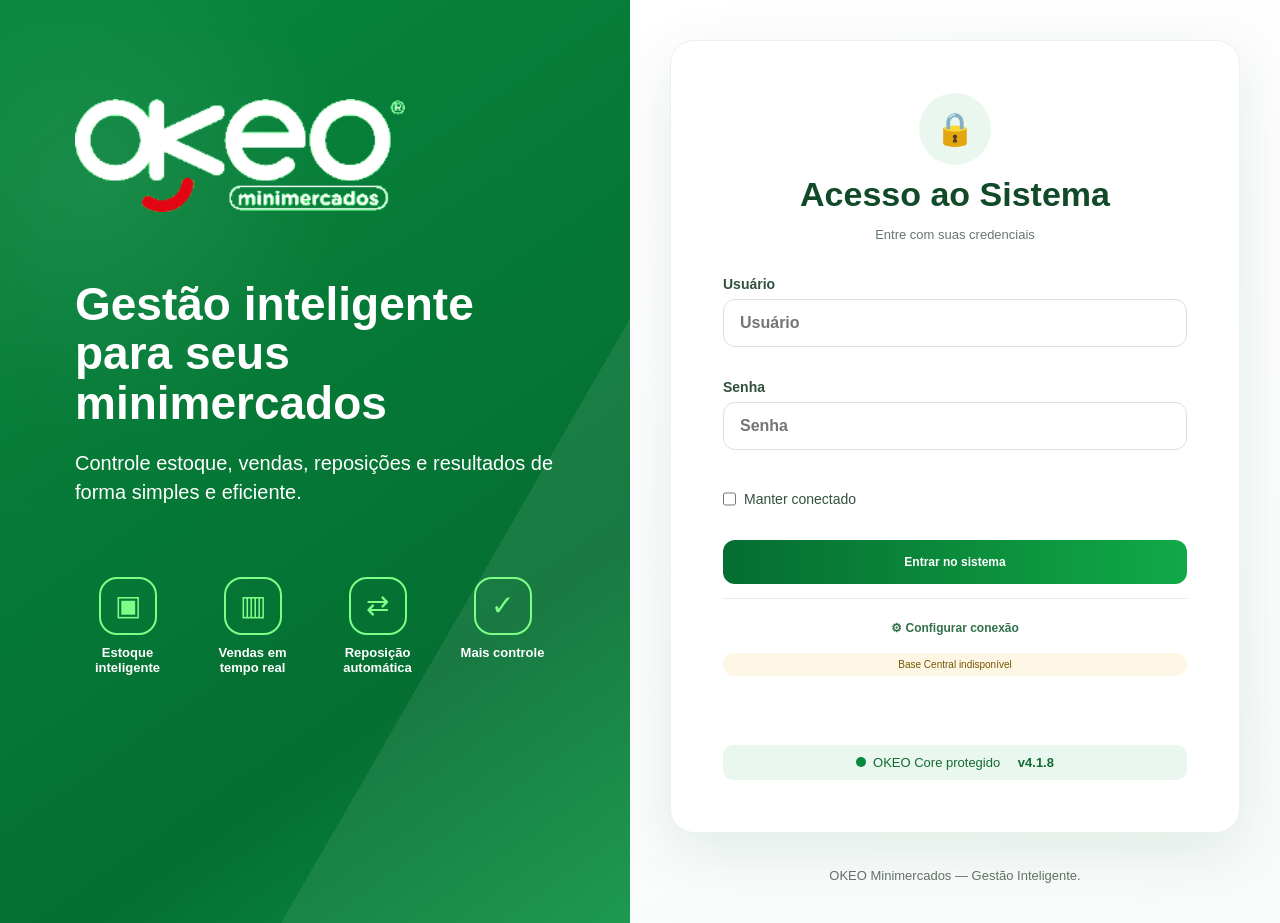
==== commit 38db9461: "Add files via upload" ====
--- a/index.html
+++ b/index.html
@@ -66,7 +66,7 @@
         <small id="bootstrapInfo" class="muted"></small>
       </div>
       <p id="loginMsg" class="login-msg"></p>
-      <div class="secure-status"><span></span>OKEO Core protegido <b>v4.1.7</b></div>
+      <div class="secure-status"><span></span>OKEO Core protegido <b>v4.1.8</b></div>
     </div>
     <footer>OKEO Minimercados — Gestão Inteligente.</footer>
   </div>
@@ -99,7 +99,7 @@
   <div class="main-area">
     <header class="topbar">
       <div><h1 id="pageTitle">Dashboard</h1><p id="pageSubtitle">Gestão operacional OKEO</p></div>
-      <div class="top-actions"><button id="topDashboard" type="button" class="top-dashboard-btn" title="Voltar ao Dashboard">⌂ Dashboard</button><span id="syncState" class="syncstate">Conectando…</span><span class="version-pill">v4.1.7</span><span id="buildStamp" class="version-pill">build 2026-08-23</span><div class="account-wrap"><button id="accountToggle" class="user-badge account-button" type="button" onclick="toggleAccountMenu(event)"><span>●</span><div><b id="currentUserName">Usuário</b><small id="currentUserRole">Carregando perfil…</small></div><em>⌄</em></button><div id="accountMenu" class="account-menu hidden"><button id="myPassword" type="button">Alterar minha senha</button><button id="accountLogout" type="button">Sair</button></div></div></div>
+      <div class="top-actions"><button id="topDashboard" type="button" class="top-dashboard-btn" title="Voltar ao Dashboard">⌂ Dashboard</button><span id="syncState" class="syncstate">Conectando…</span><span class="version-pill">v4.1.8</span><span id="buildStamp" class="version-pill">build 2026-08-23</span><div class="account-wrap"><button id="accountToggle" class="user-badge account-button" type="button" onclick="toggleAccountMenu(event)"><span>●</span><div><b id="currentUserName">Usuário</b><small id="currentUserRole">Carregando perfil…</small></div><em>⌄</em></button><div id="accountMenu" class="account-menu hidden"><button id="myPassword" type="button">Alterar minha senha</button><button id="accountLogout" type="button">Sair</button></div></div></div>
     </header>
     <main>
       <section id="app">
@@ -822,7 +822,7 @@
 </div>
 <script>
 (function(){
-  const BUILD="4.1.7", KEY="okeo_ui_build_v2";
+  const BUILD="4.1.8", KEY="okeo_ui_build_v2";
   try{
     const old=localStorage.getItem(KEY);
     if(old!==BUILD){
@@ -835,6 +835,6 @@
   }catch(e){}
 })();
 </script>
-<script src="db.js?v=4.1.7"></script>
-<script src="app-v4.1.7.js?v=4.1.7"></script>
+<script src="db.js?v=4.1.8"></script>
+<script src="app-v4.1.8.js?v=4.1.8"></script>
 </body></html>
--- a/styles.css
+++ b/styles.css
@@ -605,13 +605,13 @@
 
 .release-candidate-badge{display:inline-flex;align-items:center;padding:5px 9px;border-radius:999px;background:#fff7df;border:1px solid #e2bd55;color:#745100;font-size:10px;font-weight:700}
 
-/* OKEO 4.1.7 — acesso administrativo explícito à Saúde do Sistema */
+/* OKEO 4.1.8 — acesso administrativo explícito à Saúde do Sistema */
 .system-health-card{border:2px solid #0a8f45;border-radius:14px;padding:18px;margin-top:12px;scroll-margin-top:18px}
 .system-health-card h3{margin-top:0}
 .health-highlight{animation:okeoHealthPulse 1.2s ease-out}
 @keyframes okeoHealthPulse{0%{box-shadow:0 0 0 5px rgba(10,143,69,.22)}100%{box-shadow:0 0 0 0 rgba(10,143,69,0)}}
 
-/* OKEO 4.1.7 — reparo guiado Local → Central */
+/* OKEO 4.1.8 — reparo guiado Local → Central */
 .health-repair-panel{margin-top:14px;padding:14px;border:1px solid #d9b348;border-radius:12px;background:#fff9e9}
 .health-repair-panel h4{margin:0 0 6px;color:#6b4b00}
 
@@ -622,6 +622,6 @@
 .preflight-banner.ok{background:#edf9f1;border-color:#8ec6a0;color:#146b32}
 .preflight-banner button{margin-left:8px;padding:4px 8px}
 
-/* 4.1.7 — Saúde tolerante a rede lenta/offline */
+/* 4.1.8 — Saúde tolerante a rede lenta/offline */
 .integrity-warn{background:#fff8e5;border:1px solid #e0b84d;color:#745400;padding:10px;border-radius:10px}
 .selftest-item.warn{background:#fffaf0;border-color:#e1c16a}
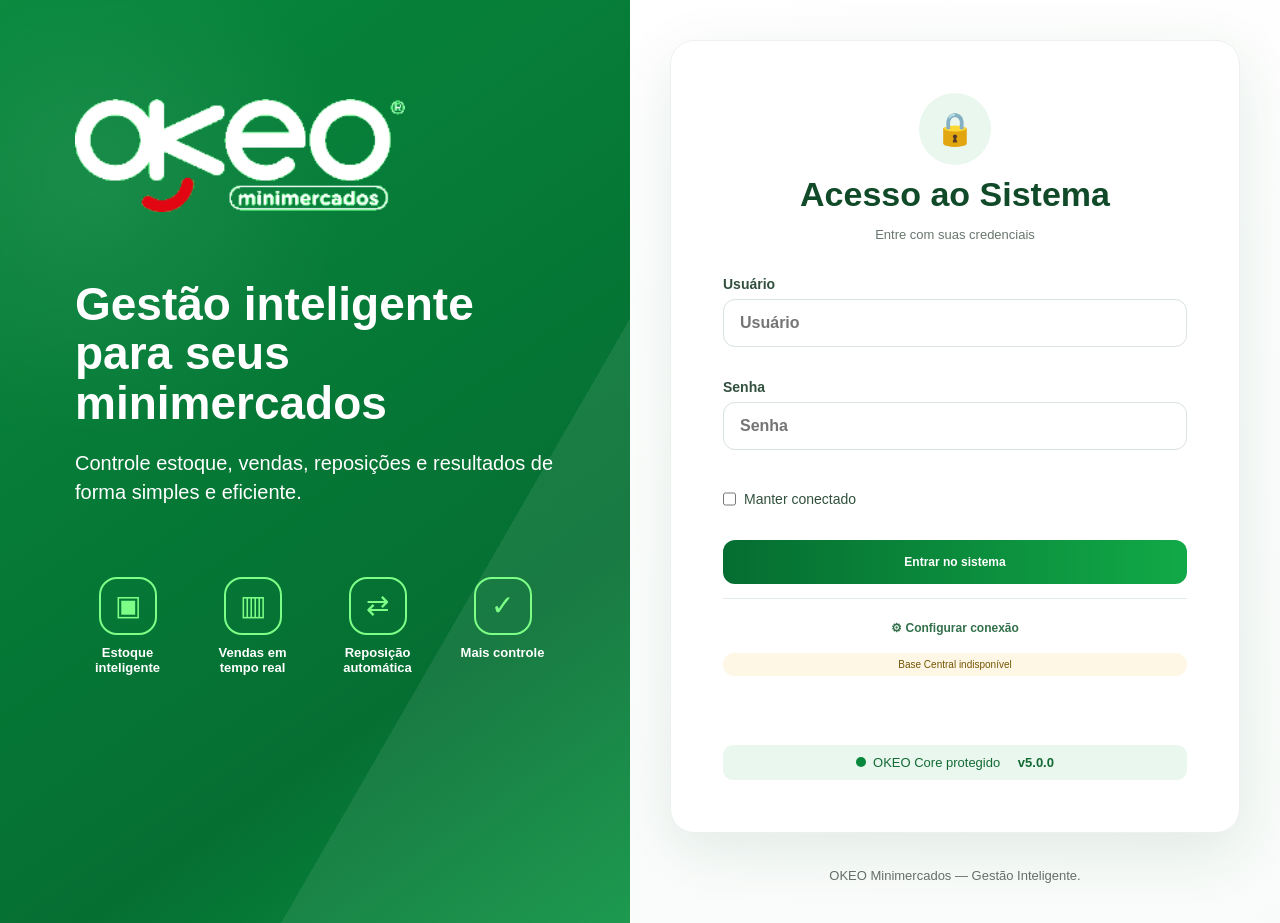
==== commit 388a2e86: "Add files via upload" ====
--- a/index.html
+++ b/index.html
@@ -66,7 +66,7 @@
         <small id="bootstrapInfo" class="muted"></small>
       </div>
       <p id="loginMsg" class="login-msg"></p>
-      <div class="secure-status"><span></span>OKEO Core protegido <b>v4.1.8</b></div>
+      <div class="secure-status"><span></span>OKEO Core protegido <b>v5.0.0</b></div>
     </div>
     <footer>OKEO Minimercados — Gestão Inteligente.</footer>
   </div>
@@ -99,7 +99,7 @@
   <div class="main-area">
     <header class="topbar">
       <div><h1 id="pageTitle">Dashboard</h1><p id="pageSubtitle">Gestão operacional OKEO</p></div>
-      <div class="top-actions"><button id="topDashboard" type="button" class="top-dashboard-btn" title="Voltar ao Dashboard">⌂ Dashboard</button><span id="syncState" class="syncstate">Conectando…</span><span class="version-pill">v4.1.8</span><span id="buildStamp" class="version-pill">build 2026-08-23</span><div class="account-wrap"><button id="accountToggle" class="user-badge account-button" type="button" onclick="toggleAccountMenu(event)"><span>●</span><div><b id="currentUserName">Usuário</b><small id="currentUserRole">Carregando perfil…</small></div><em>⌄</em></button><div id="accountMenu" class="account-menu hidden"><button id="myPassword" type="button">Alterar minha senha</button><button id="accountLogout" type="button">Sair</button></div></div></div>
+      <div class="top-actions"><button id="topDashboard" type="button" class="top-dashboard-btn" title="Voltar ao Dashboard">⌂ Dashboard</button><span id="syncState" class="syncstate">Conectando…</span><span class="version-pill">v5.0.0</span><span id="buildStamp" class="version-pill">build 2026-08-23</span><div class="account-wrap"><button id="accountToggle" class="user-badge account-button" type="button" onclick="toggleAccountMenu(event)"><span>●</span><div><b id="currentUserName">Usuário</b><small id="currentUserRole">Carregando perfil…</small></div><em>⌄</em></button><div id="accountMenu" class="account-menu hidden"><button id="myPassword" type="button">Alterar minha senha</button><button id="accountLogout" type="button">Sair</button></div></div></div>
     </header>
     <main>
       <section id="app">
@@ -822,7 +822,7 @@
 </div>
 <script>
 (function(){
-  const BUILD="4.1.8", KEY="okeo_ui_build_v2";
+  const BUILD="5.0.0", KEY="okeo_ui_build_v2";
   try{
     const old=localStorage.getItem(KEY);
     if(old!==BUILD){
@@ -835,6 +835,6 @@
   }catch(e){}
 })();
 </script>
-<script src="db.js?v=4.1.8"></script>
-<script src="app-v4.1.8.js?v=4.1.8"></script>
+<script src="db.js?v=5.0.0"></script>
+<script src="app-v5.0.0.js?v=5.0.0"></script>
 </body></html>
--- a/styles.css
+++ b/styles.css
@@ -605,13 +605,13 @@
 
 .release-candidate-badge{display:inline-flex;align-items:center;padding:5px 9px;border-radius:999px;background:#fff7df;border:1px solid #e2bd55;color:#745100;font-size:10px;font-weight:700}
 
-/* OKEO 4.1.8 — acesso administrativo explícito à Saúde do Sistema */
+/* OKEO 5.0.0 — acesso administrativo explícito à Saúde do Sistema */
 .system-health-card{border:2px solid #0a8f45;border-radius:14px;padding:18px;margin-top:12px;scroll-margin-top:18px}
 .system-health-card h3{margin-top:0}
 .health-highlight{animation:okeoHealthPulse 1.2s ease-out}
 @keyframes okeoHealthPulse{0%{box-shadow:0 0 0 5px rgba(10,143,69,.22)}100%{box-shadow:0 0 0 0 rgba(10,143,69,0)}}
 
-/* OKEO 4.1.8 — reparo guiado Local → Central */
+/* OKEO 5.0.0 — reparo guiado Local → Central */
 .health-repair-panel{margin-top:14px;padding:14px;border:1px solid #d9b348;border-radius:12px;background:#fff9e9}
 .health-repair-panel h4{margin:0 0 6px;color:#6b4b00}
 
@@ -622,6 +622,6 @@
 .preflight-banner.ok{background:#edf9f1;border-color:#8ec6a0;color:#146b32}
 .preflight-banner button{margin-left:8px;padding:4px 8px}
 
-/* 4.1.8 — Saúde tolerante a rede lenta/offline */
+/* 5.0.0 — Saúde tolerante a rede lenta/offline */
 .integrity-warn{background:#fff8e5;border:1px solid #e0b84d;color:#745400;padding:10px;border-radius:10px}
 .selftest-item.warn{background:#fffaf0;border-color:#e1c16a}
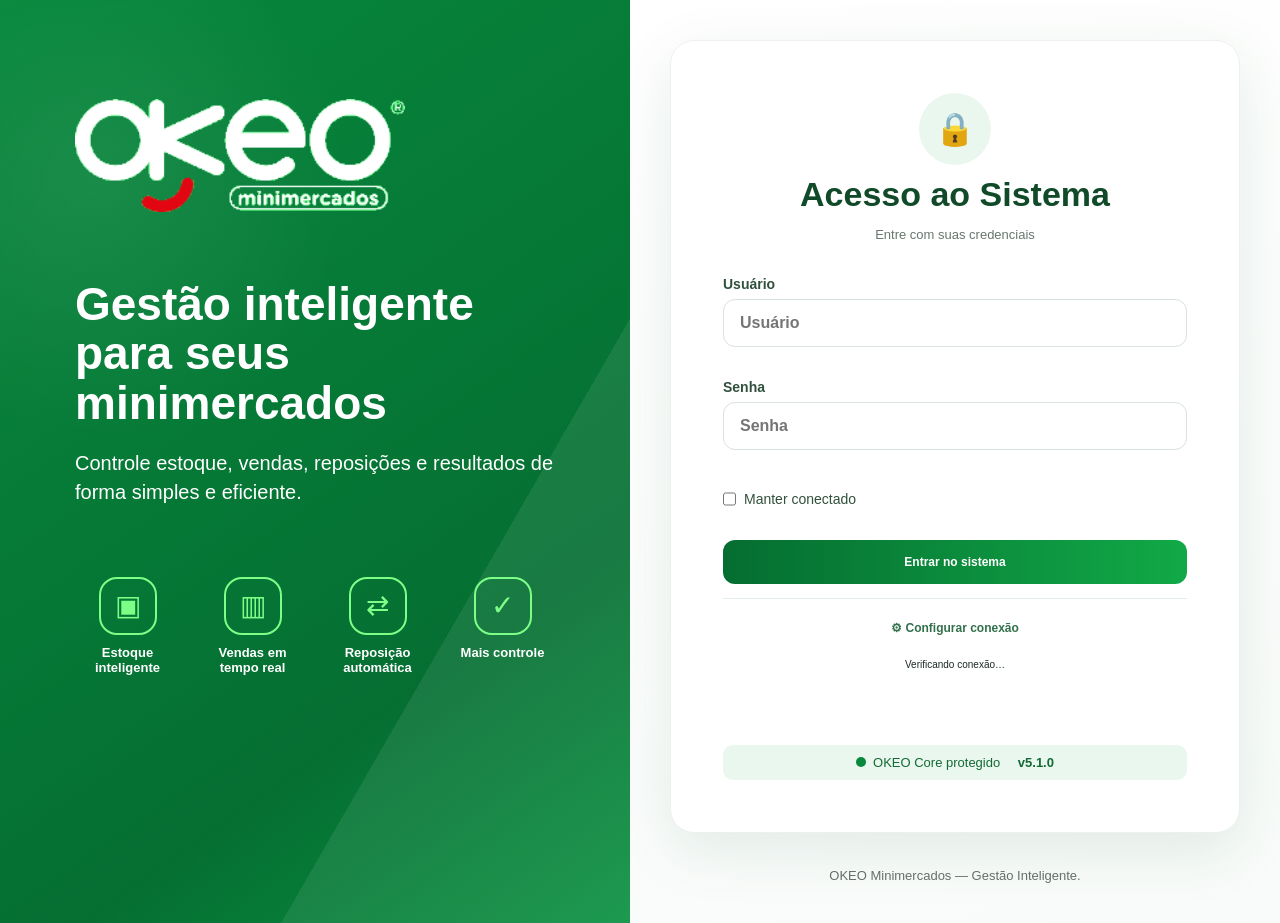
==== commit 08e5275c: "Add files via upload" ====
--- a/index.html
+++ b/index.html
@@ -66,7 +66,7 @@
         <small id="bootstrapInfo" class="muted"></small>
       </div>
       <p id="loginMsg" class="login-msg"></p>
-      <div class="secure-status"><span></span>OKEO Core protegido <b>v5.0.0</b></div>
+      <div class="secure-status"><span></span>OKEO Core protegido <b>v5.1.0</b></div>
     </div>
     <footer>OKEO Minimercados — Gestão Inteligente.</footer>
   </div>
@@ -99,7 +99,7 @@
   <div class="main-area">
     <header class="topbar">
       <div><h1 id="pageTitle">Dashboard</h1><p id="pageSubtitle">Gestão operacional OKEO</p></div>
-      <div class="top-actions"><button id="topDashboard" type="button" class="top-dashboard-btn" title="Voltar ao Dashboard">⌂ Dashboard</button><span id="syncState" class="syncstate">Conectando…</span><span class="version-pill">v5.0.0</span><span id="buildStamp" class="version-pill">build 2026-08-23</span><div class="account-wrap"><button id="accountToggle" class="user-badge account-button" type="button" onclick="toggleAccountMenu(event)"><span>●</span><div><b id="currentUserName">Usuário</b><small id="currentUserRole">Carregando perfil…</small></div><em>⌄</em></button><div id="accountMenu" class="account-menu hidden"><button id="myPassword" type="button">Alterar minha senha</button><button id="accountLogout" type="button">Sair</button></div></div></div>
+      <div class="top-actions"><button id="topDashboard" type="button" class="top-dashboard-btn" title="Voltar ao Dashboard">⌂ Dashboard</button><span id="syncState" class="syncstate">Conectando…</span><span class="version-pill">v5.1.0</span><span id="buildStamp" class="version-pill">build 2026-08-23</span><div class="account-wrap"><button id="accountToggle" class="user-badge account-button" type="button" onclick="toggleAccountMenu(event)"><span>●</span><div><b id="currentUserName">Usuário</b><small id="currentUserRole">Carregando perfil…</small></div><em>⌄</em></button><div id="accountMenu" class="account-menu hidden"><button id="myPassword" type="button">Alterar minha senha</button><button id="accountLogout" type="button">Sair</button></div></div></div>
     </header>
     <main>
       <section id="app">
@@ -822,7 +822,7 @@
 </div>
 <script>
 (function(){
-  const BUILD="5.0.0", KEY="okeo_ui_build_v2";
+  const BUILD="5.1.0", KEY="okeo_ui_build_v2";
   try{
     const old=localStorage.getItem(KEY);
     if(old!==BUILD){
@@ -835,6 +835,6 @@
   }catch(e){}
 })();
 </script>
-<script src="db.js?v=5.0.0"></script>
-<script src="app-v5.0.0.js?v=5.0.0"></script>
+<script src="db.js?v=5.1.0"></script>
+<script src="app-v5.1.0.js?v=5.1.0"></script>
 </body></html>
--- a/styles.css
+++ b/styles.css
@@ -605,13 +605,13 @@
 
 .release-candidate-badge{display:inline-flex;align-items:center;padding:5px 9px;border-radius:999px;background:#fff7df;border:1px solid #e2bd55;color:#745100;font-size:10px;font-weight:700}
 
-/* OKEO 5.0.0 — acesso administrativo explícito à Saúde do Sistema */
+/* OKEO 5.1.0 — acesso administrativo explícito à Saúde do Sistema */
 .system-health-card{border:2px solid #0a8f45;border-radius:14px;padding:18px;margin-top:12px;scroll-margin-top:18px}
 .system-health-card h3{margin-top:0}
 .health-highlight{animation:okeoHealthPulse 1.2s ease-out}
 @keyframes okeoHealthPulse{0%{box-shadow:0 0 0 5px rgba(10,143,69,.22)}100%{box-shadow:0 0 0 0 rgba(10,143,69,0)}}
 
-/* OKEO 5.0.0 — reparo guiado Local → Central */
+/* OKEO 5.1.0 — reparo guiado Local → Central */
 .health-repair-panel{margin-top:14px;padding:14px;border:1px solid #d9b348;border-radius:12px;background:#fff9e9}
 .health-repair-panel h4{margin:0 0 6px;color:#6b4b00}
 
@@ -622,6 +622,6 @@
 .preflight-banner.ok{background:#edf9f1;border-color:#8ec6a0;color:#146b32}
 .preflight-banner button{margin-left:8px;padding:4px 8px}
 
-/* 5.0.0 — Saúde tolerante a rede lenta/offline */
+/* 5.1.0 — Saúde tolerante a rede lenta/offline */
 .integrity-warn{background:#fff8e5;border:1px solid #e0b84d;color:#745400;padding:10px;border-radius:10px}
 .selftest-item.warn{background:#fffaf0;border-color:#e1c16a}
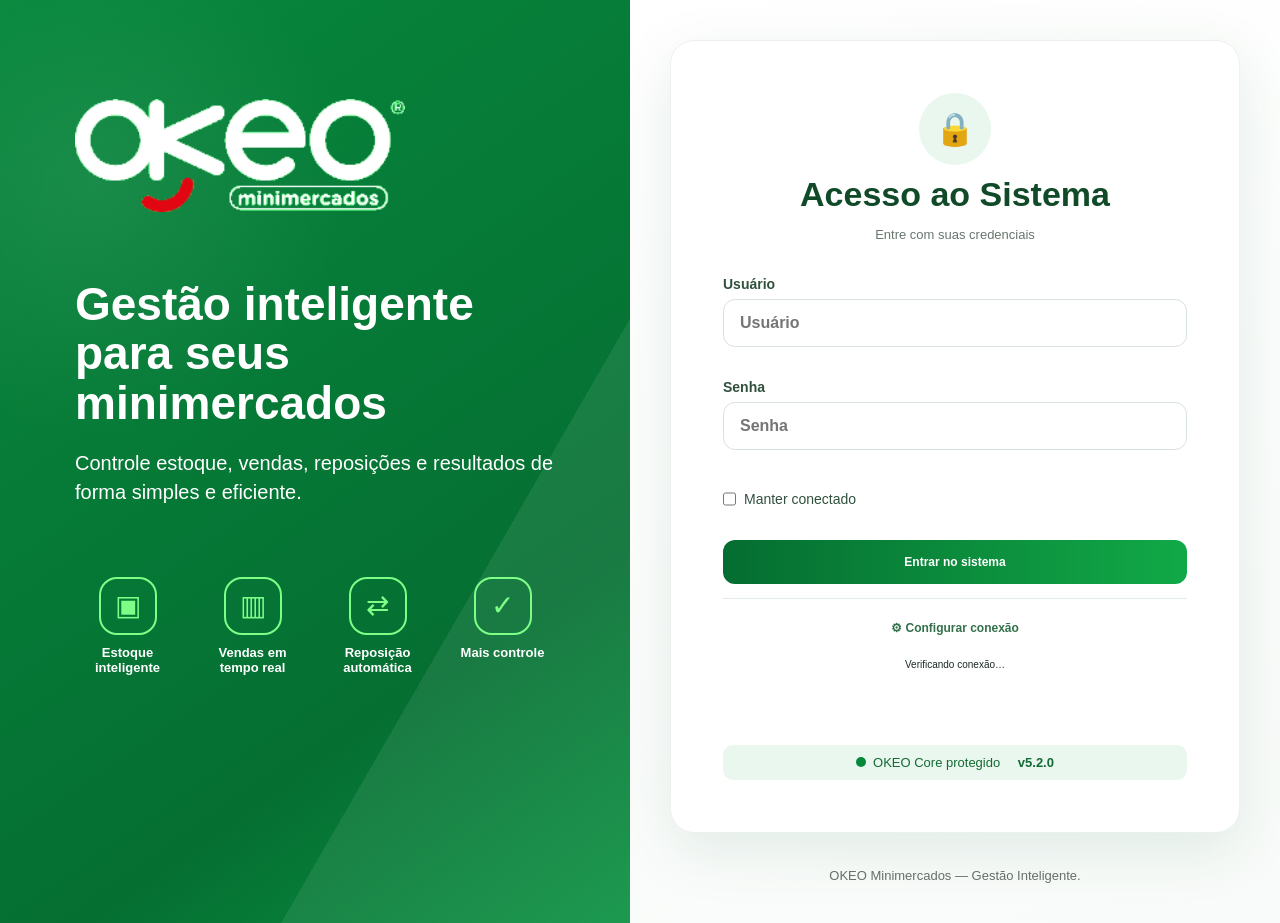
==== commit e3f17f7b: "Add files via upload" ====
--- a/index.html
+++ b/index.html
@@ -66,7 +66,7 @@
         <small id="bootstrapInfo" class="muted"></small>
       </div>
       <p id="loginMsg" class="login-msg"></p>
-      <div class="secure-status"><span></span>OKEO Core protegido <b>v5.1.0</b></div>
+      <div class="secure-status"><span></span>OKEO Core protegido <b>v5.2.0</b></div>
     </div>
     <footer>OKEO Minimercados — Gestão Inteligente.</footer>
   </div>
@@ -99,7 +99,7 @@
   <div class="main-area">
     <header class="topbar">
       <div><h1 id="pageTitle">Dashboard</h1><p id="pageSubtitle">Gestão operacional OKEO</p></div>
-      <div class="top-actions"><button id="topDashboard" type="button" class="top-dashboard-btn" title="Voltar ao Dashboard">⌂ Dashboard</button><span id="syncState" class="syncstate">Conectando…</span><span class="version-pill">v5.1.0</span><span id="buildStamp" class="version-pill">build 2026-08-23</span><div class="account-wrap"><button id="accountToggle" class="user-badge account-button" type="button" onclick="toggleAccountMenu(event)"><span>●</span><div><b id="currentUserName">Usuário</b><small id="currentUserRole">Carregando perfil…</small></div><em>⌄</em></button><div id="accountMenu" class="account-menu hidden"><button id="myPassword" type="button">Alterar minha senha</button><button id="accountLogout" type="button">Sair</button></div></div></div>
+      <div class="top-actions"><button id="topDashboard" type="button" class="top-dashboard-btn" title="Voltar ao Dashboard">⌂ Dashboard</button><span id="syncState" class="syncstate">Conectando…</span><span class="version-pill">v5.2.0</span><span id="buildStamp" class="version-pill">build 2026-08-23</span><div class="account-wrap"><button id="accountToggle" class="user-badge account-button" type="button" onclick="toggleAccountMenu(event)"><span>●</span><div><b id="currentUserName">Usuário</b><small id="currentUserRole">Carregando perfil…</small></div><em>⌄</em></button><div id="accountMenu" class="account-menu hidden"><button id="myPassword" type="button">Alterar minha senha</button><button id="accountLogout" type="button">Sair</button></div></div></div>
     </header>
     <main>
       <section id="app">
@@ -822,7 +822,7 @@
 </div>
 <script>
 (function(){
-  const BUILD="5.1.0", KEY="okeo_ui_build_v2";
+  const BUILD="5.2.0", KEY="okeo_ui_build_v2";
   try{
     const old=localStorage.getItem(KEY);
     if(old!==BUILD){
@@ -835,6 +835,6 @@
   }catch(e){}
 })();
 </script>
-<script src="db.js?v=5.1.0"></script>
-<script src="app-v5.1.0.js?v=5.1.0"></script>
+<script src="db.js?v=5.2.0"></script>
+<script src="app-v5.2.0.js?v=5.2.0"></script>
 </body></html>
--- a/styles.css
+++ b/styles.css
@@ -605,13 +605,13 @@
 
 .release-candidate-badge{display:inline-flex;align-items:center;padding:5px 9px;border-radius:999px;background:#fff7df;border:1px solid #e2bd55;color:#745100;font-size:10px;font-weight:700}
 
-/* OKEO 5.1.0 — acesso administrativo explícito à Saúde do Sistema */
+/* OKEO 5.2.0 — acesso administrativo explícito à Saúde do Sistema */
 .system-health-card{border:2px solid #0a8f45;border-radius:14px;padding:18px;margin-top:12px;scroll-margin-top:18px}
 .system-health-card h3{margin-top:0}
 .health-highlight{animation:okeoHealthPulse 1.2s ease-out}
 @keyframes okeoHealthPulse{0%{box-shadow:0 0 0 5px rgba(10,143,69,.22)}100%{box-shadow:0 0 0 0 rgba(10,143,69,0)}}
 
-/* OKEO 5.1.0 — reparo guiado Local → Central */
+/* OKEO 5.2.0 — reparo guiado Local → Central */
 .health-repair-panel{margin-top:14px;padding:14px;border:1px solid #d9b348;border-radius:12px;background:#fff9e9}
 .health-repair-panel h4{margin:0 0 6px;color:#6b4b00}
 
@@ -622,6 +622,6 @@
 .preflight-banner.ok{background:#edf9f1;border-color:#8ec6a0;color:#146b32}
 .preflight-banner button{margin-left:8px;padding:4px 8px}
 
-/* 5.1.0 — Saúde tolerante a rede lenta/offline */
+/* 5.2.0 — Saúde tolerante a rede lenta/offline */
 .integrity-warn{background:#fff8e5;border:1px solid #e0b84d;color:#745400;padding:10px;border-radius:10px}
 .selftest-item.warn{background:#fffaf0;border-color:#e1c16a}
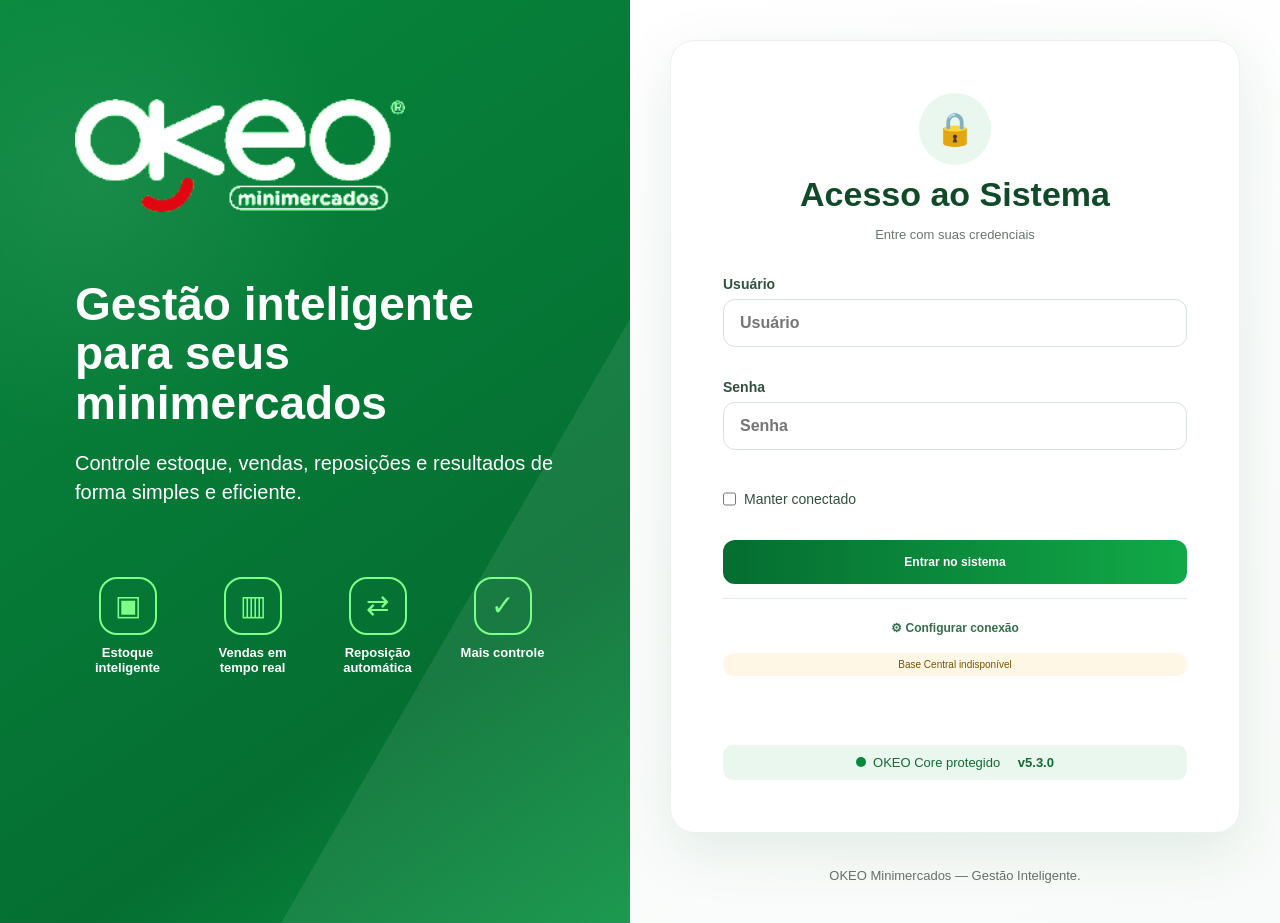
==== commit e8ae9fde: "Add files via upload" ====
--- a/index.html
+++ b/index.html
@@ -66,7 +66,7 @@
         <small id="bootstrapInfo" class="muted"></small>
       </div>
       <p id="loginMsg" class="login-msg"></p>
-      <div class="secure-status"><span></span>OKEO Core protegido <b>v5.2.0</b></div>
+      <div class="secure-status"><span></span>OKEO Core protegido <b>v5.3.0</b></div>
     </div>
     <footer>OKEO Minimercados — Gestão Inteligente.</footer>
   </div>
@@ -99,7 +99,7 @@
   <div class="main-area">
     <header class="topbar">
       <div><h1 id="pageTitle">Dashboard</h1><p id="pageSubtitle">Gestão operacional OKEO</p></div>
-      <div class="top-actions"><button id="topDashboard" type="button" class="top-dashboard-btn" title="Voltar ao Dashboard">⌂ Dashboard</button><span id="syncState" class="syncstate">Conectando…</span><span class="version-pill">v5.2.0</span><span id="buildStamp" class="version-pill">build 2026-08-23</span><div class="account-wrap"><button id="accountToggle" class="user-badge account-button" type="button" onclick="toggleAccountMenu(event)"><span>●</span><div><b id="currentUserName">Usuário</b><small id="currentUserRole">Carregando perfil…</small></div><em>⌄</em></button><div id="accountMenu" class="account-menu hidden"><button id="myPassword" type="button">Alterar minha senha</button><button id="accountLogout" type="button">Sair</button></div></div></div>
+      <div class="top-actions"><button id="topDashboard" type="button" class="top-dashboard-btn" title="Voltar ao Dashboard">⌂ Dashboard</button><span id="syncState" class="syncstate">Conectando…</span><span class="version-pill">v5.3.0</span><span id="buildStamp" class="version-pill">build 2026-08-23</span><div class="account-wrap"><button id="accountToggle" class="user-badge account-button" type="button" onclick="toggleAccountMenu(event)"><span>●</span><div><b id="currentUserName">Usuário</b><small id="currentUserRole">Carregando perfil…</small></div><em>⌄</em></button><div id="accountMenu" class="account-menu hidden"><button id="myPassword" type="button">Alterar minha senha</button><button id="accountLogout" type="button">Sair</button></div></div></div>
     </header>
     <main>
       <section id="app">
@@ -822,7 +822,7 @@
 </div>
 <script>
 (function(){
-  const BUILD="5.2.0", KEY="okeo_ui_build_v2";
+  const BUILD="5.3.0", KEY="okeo_ui_build_v2";
   try{
     const old=localStorage.getItem(KEY);
     if(old!==BUILD){
@@ -835,6 +835,6 @@
   }catch(e){}
 })();
 </script>
-<script src="db.js?v=5.2.0"></script>
-<script src="app-v5.2.0.js?v=5.2.0"></script>
+<script src="db.js?v=5.3.0"></script>
+<script src="app-v5.3.0.js?v=5.3.0"></script>
 </body></html>
--- a/styles.css
+++ b/styles.css
@@ -605,13 +605,13 @@
 
 .release-candidate-badge{display:inline-flex;align-items:center;padding:5px 9px;border-radius:999px;background:#fff7df;border:1px solid #e2bd55;color:#745100;font-size:10px;font-weight:700}
 
-/* OKEO 5.2.0 — acesso administrativo explícito à Saúde do Sistema */
+/* OKEO 5.3.0 — acesso administrativo explícito à Saúde do Sistema */
 .system-health-card{border:2px solid #0a8f45;border-radius:14px;padding:18px;margin-top:12px;scroll-margin-top:18px}
 .system-health-card h3{margin-top:0}
 .health-highlight{animation:okeoHealthPulse 1.2s ease-out}
 @keyframes okeoHealthPulse{0%{box-shadow:0 0 0 5px rgba(10,143,69,.22)}100%{box-shadow:0 0 0 0 rgba(10,143,69,0)}}
 
-/* OKEO 5.2.0 — reparo guiado Local → Central */
+/* OKEO 5.3.0 — reparo guiado Local → Central */
 .health-repair-panel{margin-top:14px;padding:14px;border:1px solid #d9b348;border-radius:12px;background:#fff9e9}
 .health-repair-panel h4{margin:0 0 6px;color:#6b4b00}
 
@@ -622,6 +622,6 @@
 .preflight-banner.ok{background:#edf9f1;border-color:#8ec6a0;color:#146b32}
 .preflight-banner button{margin-left:8px;padding:4px 8px}
 
-/* 5.2.0 — Saúde tolerante a rede lenta/offline */
+/* 5.3.0 — Saúde tolerante a rede lenta/offline */
 .integrity-warn{background:#fff8e5;border:1px solid #e0b84d;color:#745400;padding:10px;border-radius:10px}
 .selftest-item.warn{background:#fffaf0;border-color:#e1c16a}
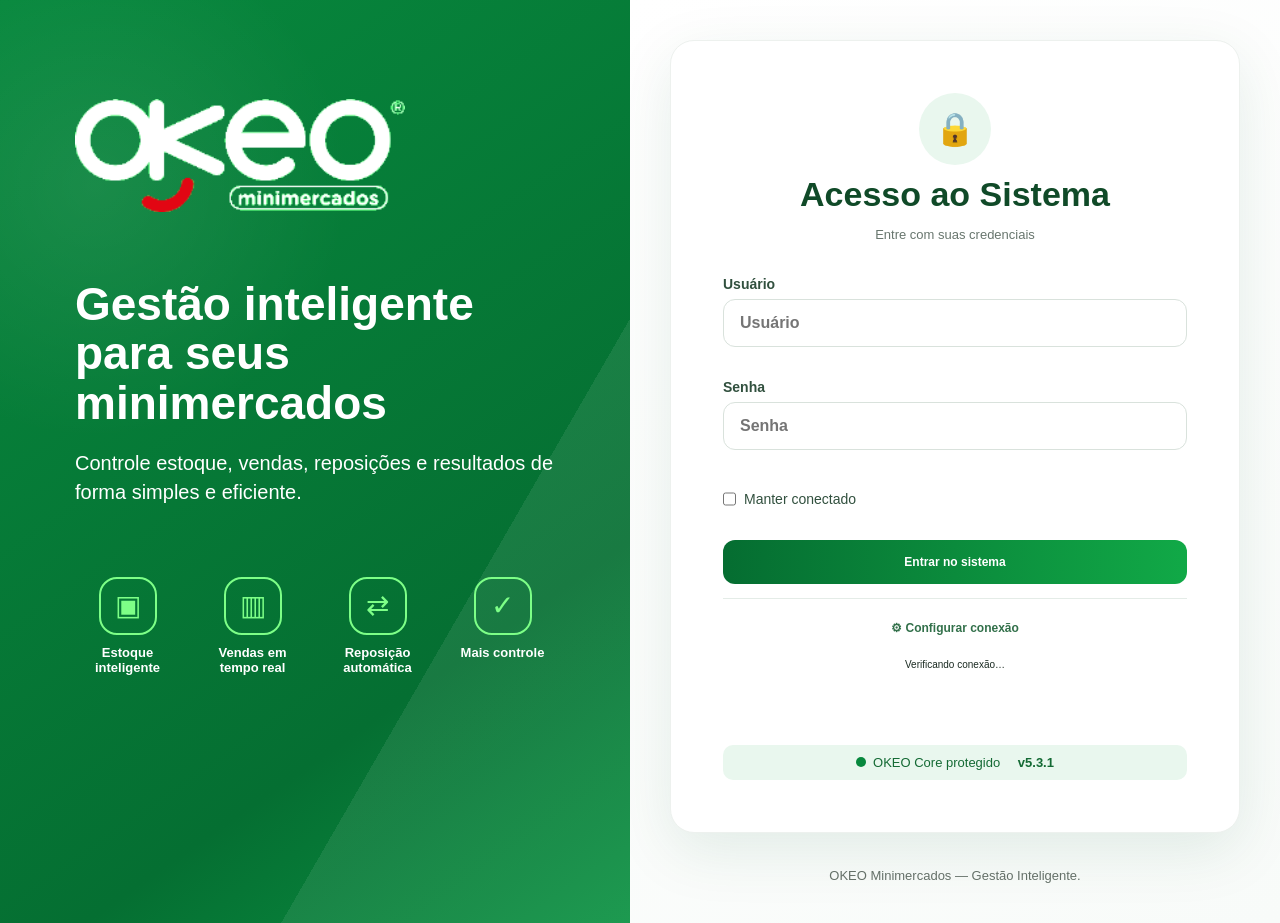
==== commit 860c642e: "Add files via upload" ====
--- a/index.html
+++ b/index.html
@@ -66,7 +66,7 @@
         <small id="bootstrapInfo" class="muted"></small>
       </div>
       <p id="loginMsg" class="login-msg"></p>
-      <div class="secure-status"><span></span>OKEO Core protegido <b>v5.3.0</b></div>
+      <div class="secure-status"><span></span>OKEO Core protegido <b>v5.3.1</b></div>
     </div>
     <footer>OKEO Minimercados — Gestão Inteligente.</footer>
   </div>
@@ -99,7 +99,7 @@
   <div class="main-area">
     <header class="topbar">
       <div><h1 id="pageTitle">Dashboard</h1><p id="pageSubtitle">Gestão operacional OKEO</p></div>
-      <div class="top-actions"><button id="topDashboard" type="button" class="top-dashboard-btn" title="Voltar ao Dashboard">⌂ Dashboard</button><span id="syncState" class="syncstate">Conectando…</span><span class="version-pill">v5.3.0</span><span id="buildStamp" class="version-pill">build 2026-08-23</span><div class="account-wrap"><button id="accountToggle" class="user-badge account-button" type="button" onclick="toggleAccountMenu(event)"><span>●</span><div><b id="currentUserName">Usuário</b><small id="currentUserRole">Carregando perfil…</small></div><em>⌄</em></button><div id="accountMenu" class="account-menu hidden"><button id="myPassword" type="button">Alterar minha senha</button><button id="accountLogout" type="button">Sair</button></div></div></div>
+      <div class="top-actions"><button id="topDashboard" type="button" class="top-dashboard-btn" title="Voltar ao Dashboard">⌂ Dashboard</button><span id="syncState" class="syncstate">Conectando…</span><span class="version-pill">v5.3.1</span><span id="buildStamp" class="version-pill">build 2026-08-23</span><div class="account-wrap"><button id="accountToggle" class="user-badge account-button" type="button" onclick="toggleAccountMenu(event)"><span>●</span><div><b id="currentUserName">Usuário</b><small id="currentUserRole">Carregando perfil…</small></div><em>⌄</em></button><div id="accountMenu" class="account-menu hidden"><button id="myPassword" type="button">Alterar minha senha</button><button id="accountLogout" type="button">Sair</button></div></div></div>
     </header>
     <main>
       <section id="app">
@@ -822,7 +822,7 @@
 </div>
 <script>
 (function(){
-  const BUILD="5.3.0", KEY="okeo_ui_build_v2";
+  const BUILD="5.3.1", KEY="okeo_ui_build_v2";
   try{
     const old=localStorage.getItem(KEY);
     if(old!==BUILD){
@@ -835,6 +835,6 @@
   }catch(e){}
 })();
 </script>
-<script src="db.js?v=5.3.0"></script>
-<script src="app-v5.3.0.js?v=5.3.0"></script>
+<script src="db.js?v=5.3.1"></script>
+<script src="app-v5.3.1.js?v=5.3.1"></script>
 </body></html>
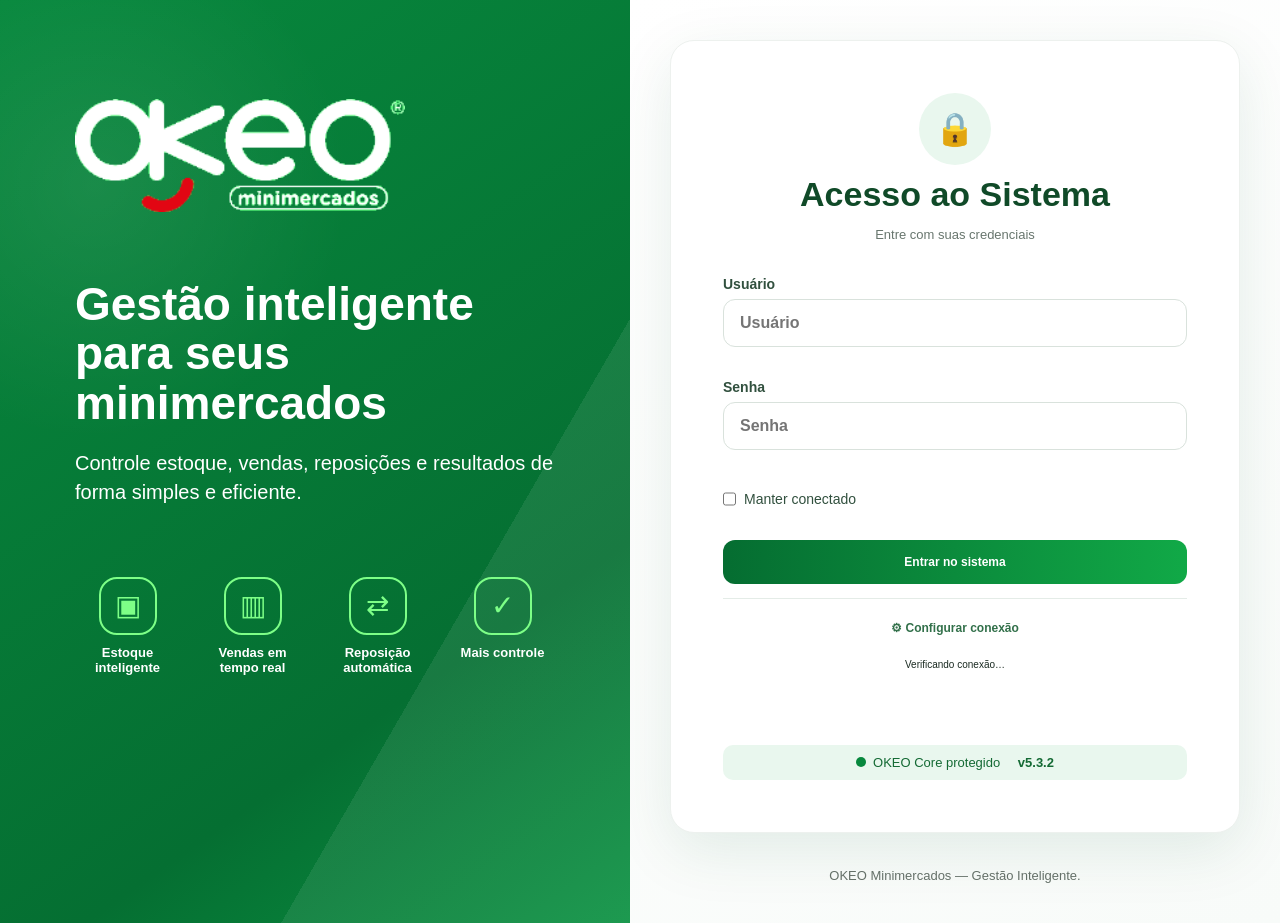
==== commit 41b2e538: "Add files via upload" ====
--- a/index.html
+++ b/index.html
@@ -66,7 +66,7 @@
         <small id="bootstrapInfo" class="muted"></small>
       </div>
       <p id="loginMsg" class="login-msg"></p>
-      <div class="secure-status"><span></span>OKEO Core protegido <b>v5.3.1</b></div>
+      <div class="secure-status"><span></span>OKEO Core protegido <b>v5.3.2</b></div>
     </div>
     <footer>OKEO Minimercados — Gestão Inteligente.</footer>
   </div>
@@ -99,7 +99,7 @@
   <div class="main-area">
     <header class="topbar">
       <div><h1 id="pageTitle">Dashboard</h1><p id="pageSubtitle">Gestão operacional OKEO</p></div>
-      <div class="top-actions"><button id="topDashboard" type="button" class="top-dashboard-btn" title="Voltar ao Dashboard">⌂ Dashboard</button><span id="syncState" class="syncstate">Conectando…</span><span class="version-pill">v5.3.1</span><span id="buildStamp" class="version-pill">build 2026-08-23</span><div class="account-wrap"><button id="accountToggle" class="user-badge account-button" type="button" onclick="toggleAccountMenu(event)"><span>●</span><div><b id="currentUserName">Usuário</b><small id="currentUserRole">Carregando perfil…</small></div><em>⌄</em></button><div id="accountMenu" class="account-menu hidden"><button id="myPassword" type="button">Alterar minha senha</button><button id="accountLogout" type="button">Sair</button></div></div></div>
+      <div class="top-actions"><button id="topDashboard" type="button" class="top-dashboard-btn" title="Voltar ao Dashboard">⌂ Dashboard</button><span id="syncState" class="syncstate">Conectando…</span><span class="version-pill">v5.3.2</span><span id="buildStamp" class="version-pill">build 2026-08-23</span><div class="account-wrap"><button id="accountToggle" class="user-badge account-button" type="button" onclick="toggleAccountMenu(event)"><span>●</span><div><b id="currentUserName">Usuário</b><small id="currentUserRole">Carregando perfil…</small></div><em>⌄</em></button><div id="accountMenu" class="account-menu hidden"><button id="myPassword" type="button">Alterar minha senha</button><button id="accountLogout" type="button">Sair</button></div></div></div>
     </header>
     <main>
       <section id="app">
@@ -822,7 +822,7 @@
 </div>
 <script>
 (function(){
-  const BUILD="5.3.1", KEY="okeo_ui_build_v2";
+  const BUILD="5.3.2", KEY="okeo_ui_build_v2";
   try{
     const old=localStorage.getItem(KEY);
     if(old!==BUILD){
@@ -835,6 +835,6 @@
   }catch(e){}
 })();
 </script>
-<script src="db.js?v=5.3.1"></script>
-<script src="app-v5.3.1.js?v=5.3.1"></script>
+<script src="db.js?v=5.3.2"></script>
+<script src="app-v5.3.2.js?v=5.3.2"></script>
 </body></html>
